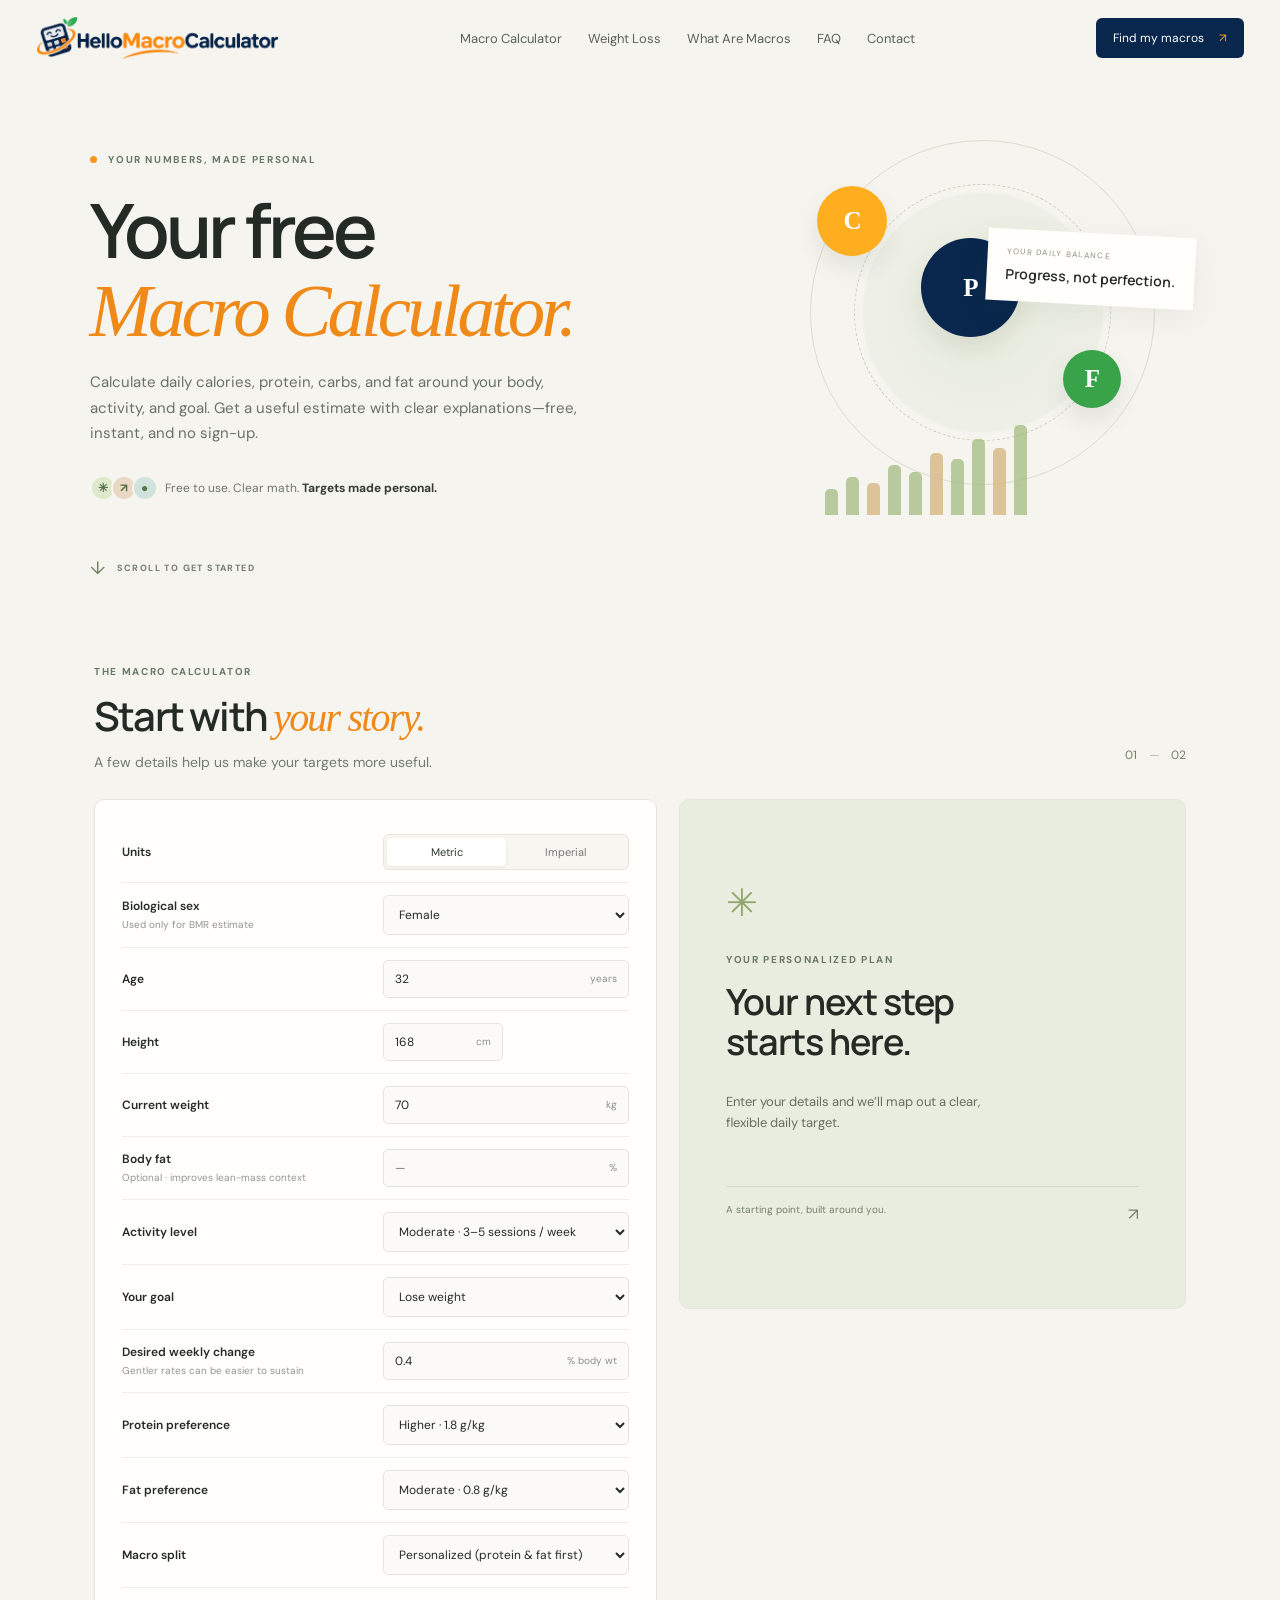
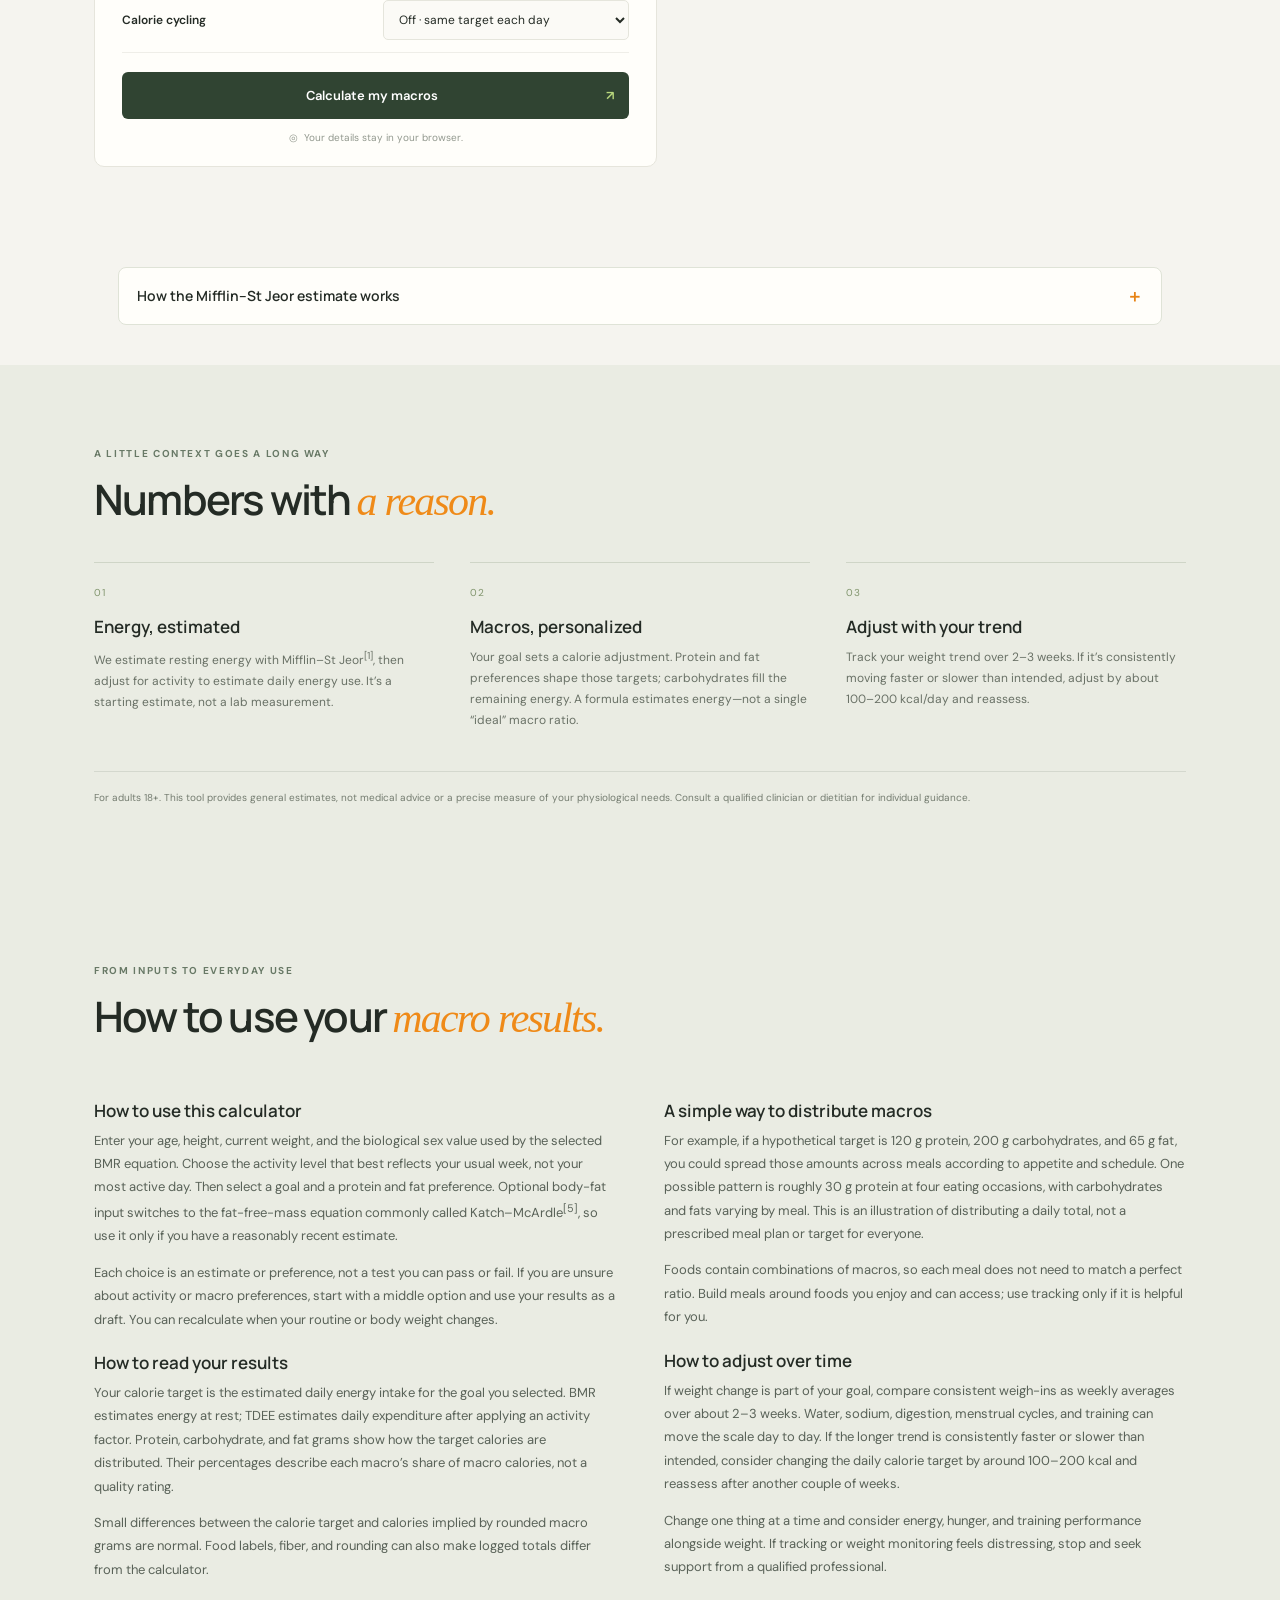
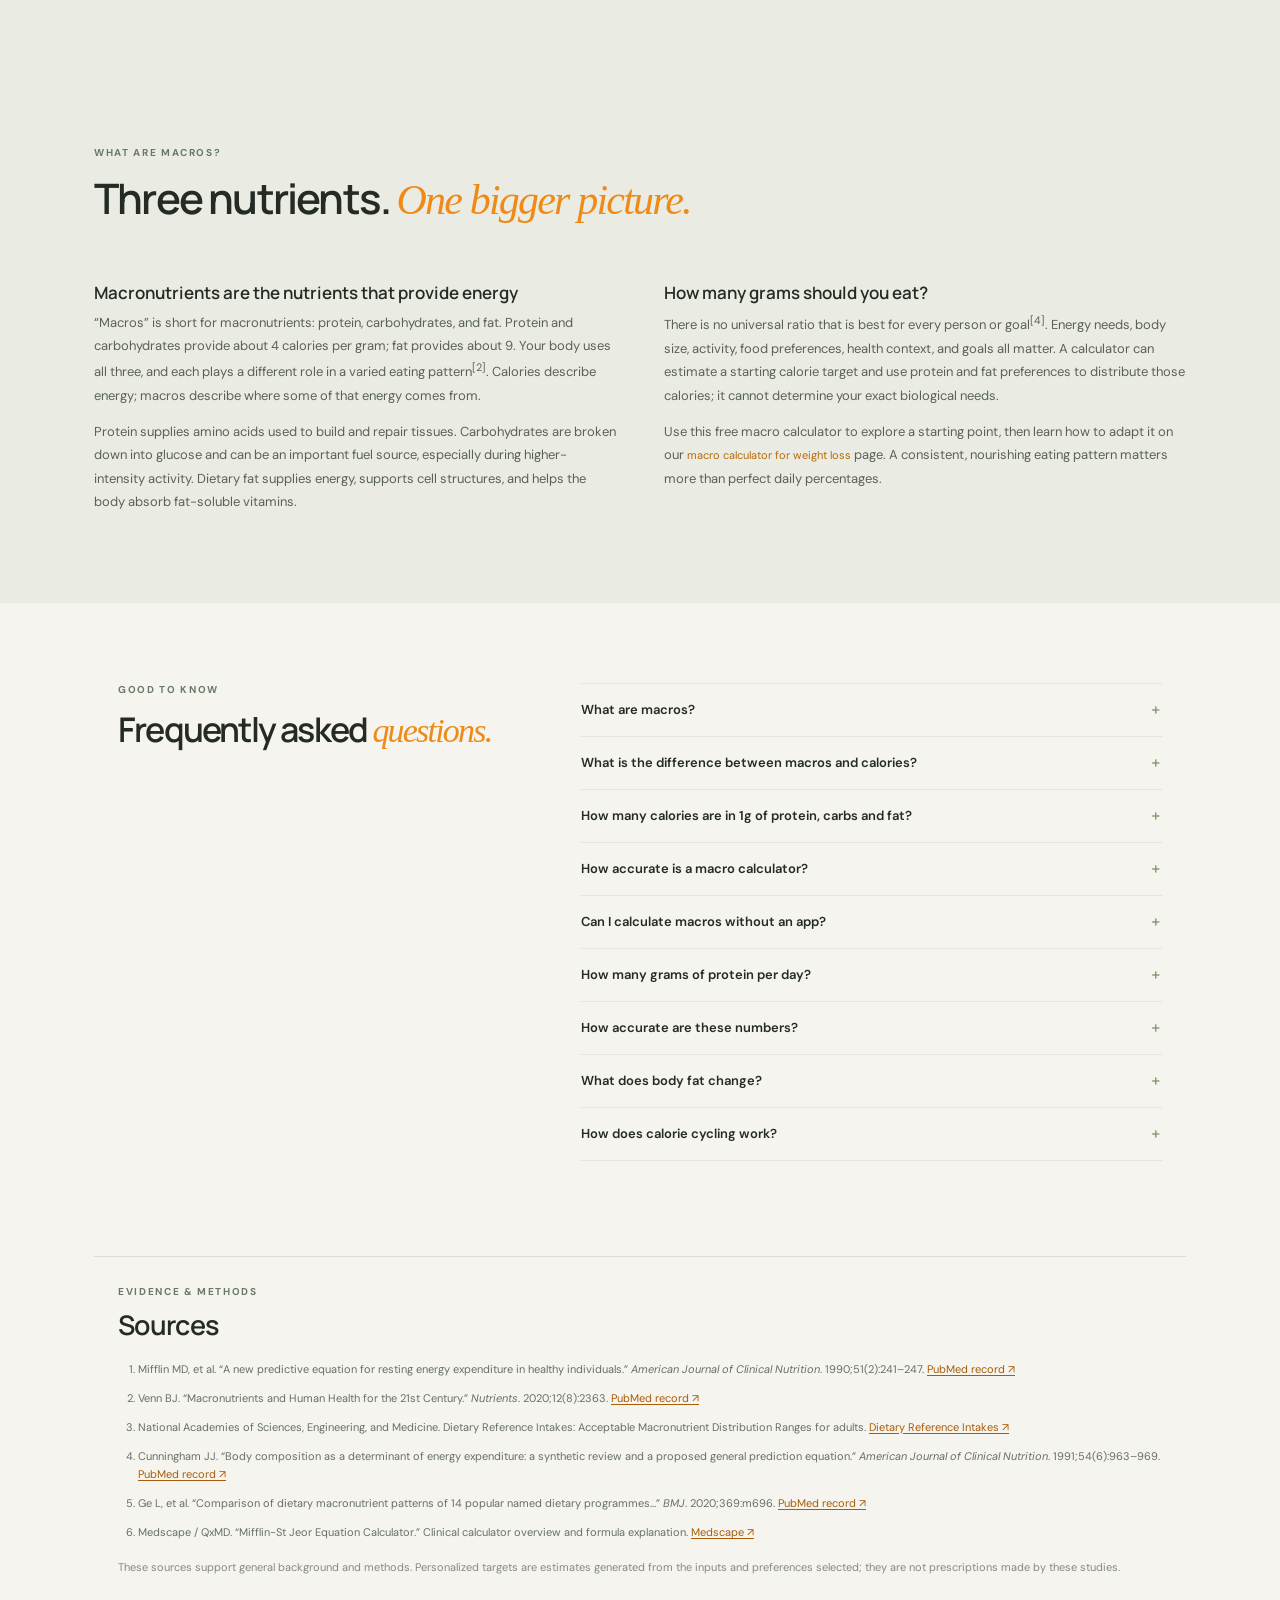
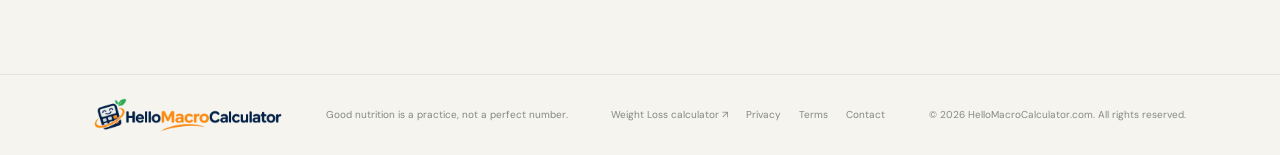
==== index.html @ dafcebf2 "Add files via upload" ====
<!doctype html>
<html lang="en">
<head>
<meta charset="utf-8"><meta name="viewport" content="width=device-width, initial-scale=1"><meta name="theme-color" content="#f5f4ef"><meta name="description" content="Free macro calculator to estimate daily calories, protein, carbohydrates, and fat. Understand what macros are and personalize targets for your goals."><title>Macro Calculator | HelloMacroCalculator</title><link rel="icon" type="image/png" href="MacroCalculator%20favicon.png"><link rel="apple-touch-icon" href="MacroCalculator%20favicon.png">
<link rel="preconnect" href="https://fonts.googleapis.com"><link rel="preconnect" href="https://fonts.gstatic.com" crossorigin><link href="https://fonts.googleapis.com/css2?family=DM+Sans:wght@400;500;600;700&family=Manrope:wght@400;500;600;700;800&display=swap" rel="stylesheet"><link rel="stylesheet" href="style.css">
</head>
<body>
<header class="top"><a class="brand" href="index.html"><img class="brand-logo" src="HelloMacroCalculator-Logo.png" alt="HelloMacroCalculator" width="2033" height="368"></a><nav><a href="#calculator">Macro Calculator</a><a href="weight-loss.html">Weight Loss</a><a href="#what-are-macros">What Are Macros</a><a href="#faq">FAQ</a><a href="Contact.html">Contact</a></nav><a class="top-cta" href="#calculator">Find my macros <span>↗</span></a></header>
<main>
<section class="hero"><div class="eyebrow"><i></i> YOUR NUMBERS, MADE PERSONAL</div><h1>Your free<br><em>Macro Calculator.</em></h1><p>Calculate daily calories, protein, carbs, and fat around your body, activity, and goal. Get a useful estimate with clear explanations—free, instant, and no sign-up.</p><div class="proof"><span class="avatar-stack"><b>✳</b><b>↗</b><b>●</b></span><span>Free to use. Clear math. <strong>Targets made personal.</strong></span></div><a class="scroll" href="#calculator">↓ <span>SCROLL TO GET STARTED</span></a><div class="hero-art"><div class="orbit"></div><div class="orb orb1">P</div><div class="orb orb2">C</div><div class="orb orb3">F</div><div class="hero-note"><span>YOUR DAILY BALANCE</span><b>Progress, not perfection.</b></div><div class="mini-chart"><span style="height:29%"></span><span style="height:42%"></span><span style="height:36%"></span><span style="height:56%"></span><span style="height:48%"></span><span style="height:69%"></span><span style="height:62%"></span><span style="height:84%"></span><span style="height:75%"></span><span style="height:100%"></span></div></div></section>
<section class="workspace" id="calculator"><div class="section-heading"><div><div class="eyebrow">THE MACRO CALCULATOR</div><h2>Start with <em>your story.</em></h2><p>A few details help us make your targets more useful.</p></div><span class="step">01 <i>—</i> 02</span></div><div class="grid"><form id="form" class="panel inputs" novalidate>
<div class="field-row"><label>Units</label><div class="seg"><button type="button" class="active" data-units="metric">Metric</button><button type="button" data-units="imperial">Imperial</button></div></div>
<div class="field-row"><label for="sex">Biological sex <small>Used only for BMR estimate</small></label><select id="sex"><option value="female">Female</option><option value="male">Male</option></select></div>
<div class="field-row"><label for="age">Age</label><div class="unit-input"><input id="age" type="number" min="18" max="100" value="32" required><span>years</span></div></div>
<div class="field-row"><label>Height</label><div class="unit-pair"><div class="unit-input"><input id="height" type="number" min="120" max="230" step="1" value="168" required><span id="heightUnit">cm</span></div><div class="unit-input imperial-only"><input id="inches" type="number" min="0" max="11" value="0"><span>in</span></div></div></div>
<div class="field-row"><label for="weight">Current weight</label><div class="unit-input"><input id="weight" type="number" min="35" max="300" value="70" step="0.1" required><span id="weightUnit">kg</span></div></div>
<div class="field-row"><label for="bf">Body fat <small>Optional · improves lean-mass context</small></label><div class="unit-input"><input id="bf" type="number" min="3" max="65" placeholder="—" step="0.1"><span>%</span></div></div>
<div class="field-row"><label for="activity">Activity level</label><select id="activity"><option value="1.2">Mostly sitting · little planned exercise</option><option value="1.375">Light · 1–3 sessions / week</option><option value="1.55" selected>Moderate · 3–5 sessions / week</option><option value="1.725">High · 6–7 sessions / week</option><option value="1.9">Very high · physical job + training</option></select></div>
<div class="field-row"><label for="goal">Your goal</label><select id="goal"><option value="maintain">Maintain weight</option><option value="lose" selected>Lose weight</option><option value="gain">Gain weight</option></select></div>
<div class="field-row" id="rateRow"><label for="rate">Desired weekly change <small>Gentler rates can be easier to sustain</small></label><div class="unit-input"><input id="rate" type="number" min="0.1" max="1" step="0.1" value="0.4"><span id="rateUnit">% body wt</span></div></div>
<div class="field-row"><label for="protein">Protein preference</label><select id="protein"><option value="1.4">Balanced · 1.4 g/kg</option><option value="1.8" selected>Higher · 1.8 g/kg</option><option value="2.2">High · 2.2 g/kg</option></select></div>
<div class="field-row"><label for="fat">Fat preference</label><select id="fat"><option value="0.6">Lower · 0.6 g/kg</option><option value="0.8" selected>Moderate · 0.8 g/kg</option><option value="1">Higher · 1.0 g/kg</option></select></div>
<div class="field-row"><label for="ratio">Macro split</label><select id="ratio"><option value="auto" selected>Personalized (protein & fat first)</option><option value="custom">Set custom ratio</option></select></div><div class="custom-ratio hidden" id="custom"><label>Protein <input id="rp" type="number" value="30" min="10" max="60"></label><label>Carbs <input id="rc" type="number" value="40" min="10" max="70"></label><label>Fat <input id="rf" type="number" value="30" min="10" max="60"></label><small>Percentages must add up to 100.</small></div>
<div class="field-row"><label for="cycle">Calorie cycling</label><select id="cycle"><option value="off" selected>Off · same target each day</option><option value="on">On · training and rest days</option></select></div><div class="cycle-fields hidden" id="cycleFields"><label>Training days / week <input id="days" type="number" min="1" max="6" value="4"></label><label>Training-day calories <input id="trainingCal" type="number" min="0" placeholder="Auto" step="25"> <small>Optional override; weekly average stays on target.</small></label></div>
<button class="primary" type="submit">Calculate my macros <span>↗</span></button><div class="privacy">◎ &nbsp;Your details stay in your browser.</div></form>
<section class="panel results" id="results" aria-live="polite"><div class="result-empty"><div class="spark">✳</div><span class="eyebrow">YOUR PERSONALIZED PLAN</span><h3>Your next step<br>starts here.</h3><p>Enter your details and we’ll map out a clear, flexible daily target.</p><div class="empty-line"></div><div class="empty-foot">A starting point, built around you. <span>↗</span></div></div><div class="result-content hidden" id="resultContent"></div></section></div></section>
<section class="method-note" id="mifflin-method"><details><summary>How the Mifflin–St Jeor estimate works <span>＋</span></summary><div class="method-content"><p><b>1. Estimate resting energy (RMR).</b> The calculator uses your age, height, weight, and selected sex value in the Mifflin–St Jeor equation<sup><a href="#ref-mifflin">[1]</a></sup>:</p><ul><li>Female equation: RMR = (10 × weight in kg) + (6.25 × height in cm) − (5 × age) − 161</li><li>Male equation: RMR = (10 × weight in kg) + (6.25 × height in cm) − (5 × age) + 5</li></ul><p>RMR is an estimate of energy used at rest; it is not your total daily calorie target.</p><p><b>2. Estimate daily expenditure (TDEE).</b> We multiply estimated RMR by the activity factor you select: sedentary 1.2; light 1.375; moderate 1.55; high 1.725; very high 1.9. These are practical estimation factors, not direct measurements of your activity.</p><p><b>3. Apply your goal.</b> The calculator adjusts estimated TDEE for your selected goal and pace, then distributes calories across protein, fat, and carbohydrates based on your chosen preferences. For more clinical background, see <a href="https://reference.medscape.com/calculator/846/mifflin-st-jeor-equation" target="_blank" rel="noopener noreferrer">Medscape’s Mifflin–St Jeor calculator explanation</a><sup><a href="#ref-medscape">[6]</a></sup>.</p><p>Predictive equations can differ from measured energy expenditure. Use the result as a starting estimate, not an exact measurement or medical prescription.</p></div></details></section><section class="how" id="how"><div class="eyebrow">A LITTLE CONTEXT GOES A LONG WAY</div><h2>Numbers with <em>a reason.</em></h2><div class="how-grid"><article><span>01</span><h3>Energy, estimated</h3><p>We estimate resting energy with Mifflin–St Jeor<sup><a href="#ref-mifflin">[1]</a></sup>, then adjust for activity to estimate daily energy use. It’s a starting estimate, not a lab measurement.</p></article><article><span>02</span><h3>Macros, personalized</h3><p>Your goal sets a calorie adjustment. Protein and fat preferences shape those targets; carbohydrates fill the remaining energy. A formula estimates energy—not a single “ideal” macro ratio.</p></article><article><span>03</span><h3>Adjust with your trend</h3><p>Track your weight trend over 2–3 weeks. If it’s consistently moving faster or slower than intended, adjust by about 100–200 kcal/day and reassess.</p></article></div><div class="disclaimer">For adults 18+. This tool provides general estimates, not medical advice or a precise measure of your physiological needs. Consult a qualified clinician or dietitian for individual guidance.</div></section>
<section class="how article" id="using-your-results"><div class="eyebrow">FROM INPUTS TO EVERYDAY USE</div><h2>How to use your <em>macro results.</em></h2><div class="article-columns"><div><h3>How to use this calculator</h3><p>Enter your age, height, current weight, and the biological sex value used by the selected BMR equation. Choose the activity level that best reflects your usual week, not your most active day. Then select a goal and a protein and fat preference. Optional body-fat input switches to the fat-free-mass equation commonly called Katch–McArdle<sup><a href="#ref-cunningham">[5]</a></sup>, so use it only if you have a reasonably recent estimate.</p><p>Each choice is an estimate or preference, not a test you can pass or fail. If you are unsure about activity or macro preferences, start with a middle option and use your results as a draft. You can recalculate when your routine or body weight changes.</p><h3>How to read your results</h3><p>Your calorie target is the estimated daily energy intake for the goal you selected. BMR estimates energy at rest; TDEE estimates daily expenditure after applying an activity factor. Protein, carbohydrate, and fat grams show how the target calories are distributed. Their percentages describe each macro’s share of macro calories, not a quality rating.</p><p>Small differences between the calorie target and calories implied by rounded macro grams are normal. Food labels, fiber, and rounding can also make logged totals differ from the calculator.</p></div><div><h3>A simple way to distribute macros</h3><p>For example, if a hypothetical target is 120 g protein, 200 g carbohydrates, and 65 g fat, you could spread those amounts across meals according to appetite and schedule. One possible pattern is roughly 30 g protein at four eating occasions, with carbohydrates and fats varying by meal. This is an illustration of distributing a daily total, not a prescribed meal plan or target for everyone.</p><p>Foods contain combinations of macros, so each meal does not need to match a perfect ratio. Build meals around foods you enjoy and can access; use tracking only if it is helpful for you.</p><h3>How to adjust over time</h3><p>If weight change is part of your goal, compare consistent weigh-ins as weekly averages over about 2–3 weeks. Water, sodium, digestion, menstrual cycles, and training can move the scale day to day. If the longer trend is consistently faster or slower than intended, consider changing the daily calorie target by around 100–200 kcal and reassess after another couple of weeks.</p><p>Change one thing at a time and consider energy, hunger, and training performance alongside weight. If tracking or weight monitoring feels distressing, stop and seek support from a qualified professional.</p></div></div></section>
<section class="how article" id="what-are-macros"><div class="eyebrow">WHAT ARE MACROS?</div><h2>Three nutrients. <em>One bigger picture.</em></h2><div class="article-columns"><div><h3>Macronutrients are the nutrients that provide energy</h3><p>“Macros” is short for macronutrients: protein, carbohydrates, and fat. Protein and carbohydrates provide about 4 calories per gram; fat provides about 9. Your body uses all three, and each plays a different role in a varied eating pattern<sup><a href="#ref-venn">[2]</a></sup>. Calories describe energy; macros describe where some of that energy comes from.</p><p>Protein supplies amino acids used to build and repair tissues. Carbohydrates are broken down into glucose and can be an important fuel source, especially during higher-intensity activity. Dietary fat supplies energy, supports cell structures, and helps the body absorb fat-soluble vitamins.</p></div><div><h3>How many grams should you eat?</h3><p>There is no universal ratio that is best for every person or goal<sup><a href="#ref-diets">[4]</a></sup>. Energy needs, body size, activity, food preferences, health context, and goals all matter. A calculator can estimate a starting calorie target and use protein and fat preferences to distribute those calories; it cannot determine your exact biological needs.</p><p>Use this free macro calculator to explore a starting point, then learn how to adapt it on our <a class="inline-link" href="weight-loss.html">macro calculator for weight loss</a> page. A consistent, nourishing eating pattern matters more than perfect daily percentages.</p></div></div></section><section class="faq" id="faq"><div><div class="eyebrow">GOOD TO KNOW</div><h2>Frequently asked <em>questions.</em></h2></div><div><details><summary>What are macros?<span>＋</span></summary><p>Macros are protein, carbohydrates, and fat—the macronutrients that provide energy and support different functions in the body. They complement, rather than replace, attention to overall food quality and health.</p></details><details><summary>What is the difference between macros and calories?<span>＋</span></summary><p>Calories measure energy. Macros describe the protein, carbohydrate, and fat that contribute that energy. Protein and carbs have about 4 kcal per gram; fat has about 9 kcal per gram.</p></details><details><summary>How many calories are in 1g of protein, carbs and fat?<span>＋</span></summary><p>Protein has about 4 kcal per gram, carbohydrates about 4 kcal per gram, and fat about 9 kcal per gram.</p></details><details><summary>How accurate is a macro calculator?<span>＋</span></summary><p>It provides estimates from equations and the information you enter. Real energy needs vary. Treat results as a starting point, compare trends over time, and adjust modestly as needed.</p></details><details><summary>Can I calculate macros without an app?<span>＋</span></summary><p>Yes. This calculator runs in your browser and shows your estimates without an account or tracking app. You can copy, print, or share the result.</p></details><details><summary>How many grams of protein per day?<span>＋</span></summary><p>Protein needs vary with body size, activity, goals, and health context. This tool lets you select a grams-per-kilogram preference to explore a general target; seek individualized guidance where appropriate.</p></details><details><summary>How accurate are these numbers?<span>＋</span></summary><p>They are estimates based on equations and the details you provide. Real energy needs vary; use your weight trend, hunger, energy, and performance to refine a starting target.</p></details><details><summary>What does body fat change?<span>＋</span></summary><p>Body fat is optional context. This version uses body weight for macro preferences; it does not claim that a body-fat estimate makes calorie targets exact.</p></details><details><summary>How does calorie cycling work?<span>＋</span></summary><p>It redistributes the weekly calorie budget across training and rest days. The weekly average remains your daily target.</p></details></section>
<section class="sources" id="sources"><div class="eyebrow">EVIDENCE &amp; METHODS</div><h2>Sources</h2><ol><li id="ref-mifflin">Mifflin MD, et al. “A new predictive equation for resting energy expenditure in healthy individuals.” <em>American Journal of Clinical Nutrition</em>. 1990;51(2):241–247. <a href="https://pubmed.ncbi.nlm.nih.gov/2305711/" target="_blank" rel="noopener noreferrer">PubMed record ↗</a></li><li id="ref-venn">Venn BJ. “Macronutrients and Human Health for the 21st Century.” <em>Nutrients</em>. 2020;12(8):2363. <a href="https://pubmed.ncbi.nlm.nih.gov/32784664/" target="_blank" rel="noopener noreferrer">PubMed record ↗</a></li><li id="ref-amdr">National Academies of Sciences, Engineering, and Medicine. Dietary Reference Intakes: Acceptable Macronutrient Distribution Ranges for adults. <a href="https://nap.nationalacademies.org/catalog/10490/dietary-reference-intakes-for-energy-carbohydrate-fiber-fat-fatty-acids-cholesterol-protein-and-amino-acids" target="_blank" rel="noopener noreferrer">Dietary Reference Intakes ↗</a></li><li id="ref-cunningham">Cunningham JJ. “Body composition as a determinant of energy expenditure: a synthetic review and a proposed general prediction equation.” <em>American Journal of Clinical Nutrition</em>. 1991;54(6):963–969. <a href="https://pubmed.ncbi.nlm.nih.gov/1957828/" target="_blank" rel="noopener noreferrer">PubMed record ↗</a></li><li id="ref-diets">Ge L, et al. “Comparison of dietary macronutrient patterns of 14 popular named dietary programmes...” <em>BMJ</em>. 2020;369:m696. <a href="https://pubmed.ncbi.nlm.nih.gov/32238384/" target="_blank" rel="noopener noreferrer">PubMed record ↗</a><li id="ref-medscape">Medscape / QxMD. “Mifflin-St Jeor Equation Calculator.” Clinical calculator overview and formula explanation. <a href="https://reference.medscape.com/calculator/846/mifflin-st-jeor-equation" target="_blank" rel="noopener noreferrer">Medscape ↗</a></li></ol><p class="sources-note">These sources support general background and methods. Personalized targets are estimates generated from the inputs and preferences selected; they are not prescriptions made by these studies.</p></section></main><footer><a class="brand" href="index.html"><img class="brand-logo" src="HelloMacroCalculator-Logo.png" alt="HelloMacroCalculator" width="2033" height="368"></a><span>Good nutrition is a practice, not a perfect number.</span><div class="footer-links"><a href="weight-loss.html">Weight Loss calculator ↗</a><a href="Privacy.html">Privacy</a><a href="terms.html">Terms</a><a href="Contact.html">Contact</a></div><span class="copyright">© 2026 HelloMacroCalculator.com. All rights reserved.</span></footer><script src="app.js"></script></body></html>
---- style.css ----
:root{--ink:#242b25;--muted:#727a72;--paper:#f5f4ef;--white:#fffefa;--green:#b8d77d;--dark:#304432;--line:#e6e5dc;--serif:Georgia,'Times New Roman',serif}*{box-sizing:border-box}html{scroll-behavior:smooth}body{margin:0;background:var(--paper);color:var(--ink);font-family:'DM Sans',sans-serif}a{color:inherit;text-decoration:none}.top{height:76px;max-width:1280px;margin:auto;padding:0 36px;display:flex;align-items:center;justify-content:space-between}.brand{font:800 19px Manrope,sans-serif;letter-spacing:-1px;display:flex;align-items:center;gap:7px}.brandmark{width:27px;height:27px;border-radius:9px;background:#d7e8b8;color:#42603a;display:grid;place-items:center;font:800 19px Georgia}.light{color:#9eaa97}.top nav{display:flex;gap:36px;color:#59635a;font-size:13px}.top-cta{background:var(--dark);color:white;border-radius:6px;padding:12px 17px;font-size:12px}.top-cta span{margin-left:12px;color:var(--green)}.hero{max-width:1280px;margin:0 auto;min-height:510px;padding:77px 7% 38px;position:relative;overflow:hidden}.eyebrow{font-size:10px;letter-spacing:1.65px;font-weight:700;color:#687966}.eyebrow i{display:inline-block;width:7px;height:7px;background:#8cae5f;border-radius:50%;margin-right:8px}.hero h1{font:600 clamp(48px,6vw,75px)/1.04 Manrope,sans-serif;letter-spacing:-4px;margin:25px 0 20px;max-width:670px}.hero h1 em,h2 em{font-family:var(--serif);font-weight:400;color:#789354}.hero>p{max-width:500px;line-height:1.7;font-size:15px;color:#697169;margin:0}.proof{display:flex;align-items:center;gap:12px;margin-top:28px;font-size:12px;color:#6e756d}.proof strong{color:#343b33}.avatar-stack{display:flex}.avatar-stack b{width:26px;height:26px;border-radius:50%;background:#dee8ca;border:2px solid var(--paper);display:grid;place-items:center;margin-right:-5px;color:#59724c}.avatar-stack b:nth-child(2){background:#e9d8c3}.avatar-stack b:nth-child(3){background:#d0e2dc}.scroll{display:inline-flex;gap:12px;align-items:center;margin-top:55px;color:#71815f;font-size:18px}.scroll span{font:700 9px 'DM Sans';letter-spacing:1.4px;color:#737c70}.hero-art{position:absolute;width:460px;height:390px;right:7%;top:63px}.orbit{position:absolute;width:345px;height:345px;right:35px;top:1px;border:1px solid #daddce;border-radius:50%;background:radial-gradient(circle,#e8ebdd 0%,#eef0e7 49%,transparent 50%)}.orbit:after{content:'';position:absolute;inset:43px;border:1px dashed #c8d1b8;border-radius:50%}.orb{position:absolute;border-radius:50%;display:grid;place-items:center;font:600 25px Georgia;box-shadow:0 12px 25px #3845321a}.orb1{width:99px;height:99px;background:#799461;color:white;top:99px;left:191px}.orb2{width:70px;height:70px;background:#edc97f;color:#615333;top:47px;left:87px}.orb3{width:58px;height:58px;background:#d78c66;color:white;top:211px;left:333px}.hero-note{position:absolute;right:-5px;top:94px;background:#fffefa;padding:17px 19px;box-shadow:0 8px 30px #34432a12;transform:rotate(3deg)}.hero-note span{font-size:8px;letter-spacing:1.3px;color:#89917e;display:block;margin-bottom:7px}.hero-note b{font:600 14px Georgia}.mini-chart{position:absolute;bottom:14px;left:95px;height:90px;display:flex;align-items:end;gap:8px}.mini-chart span{width:13px;background:#a9bf88;border-radius:5px 5px 0 0;opacity:.8}.mini-chart span:nth-child(3n){background:#d6b782}.workspace{max-width:1140px;margin:47px auto 100px;padding:0 24px}.section-heading{display:flex;align-items:end;justify-content:space-between;margin-bottom:28px}.section-heading h2,.how h2,.faq h2{font:600 40px Manrope;letter-spacing:-1.8px;margin:10px 0}.section-heading p{margin:0;color:var(--muted);font-size:14px}.step{font-size:12px;color:#728262;margin-bottom:8px}.step i{color:#b4bcab;margin:0 9px}.grid{display:grid;grid-template-columns:1fr .9fr;gap:22px;align-items:start}.panel{border:1px solid var(--line);background:var(--white);border-radius:10px}.inputs{padding:22px 27px}.field-row{display:grid;grid-template-columns:1fr 1fr;align-items:center;gap:15px;border-bottom:1px solid #efeee8;padding:12px 0}.field-row>label{font-size:12px;font-weight:600}.field-row small{display:block;font-size:10px;font-weight:400;color:#92978f;margin-top:4px}.field-row input,.field-row select,.cycle-fields input,.custom-ratio input{font:12px 'DM Sans';color:var(--ink);background:#fbfaf6;border:1px solid #e5e5dc;border-radius:5px;padding:10px 11px;width:100%;outline-color:#95ae77}.unit-input{display:flex;align-items:center;background:#fbfaf6;border:1px solid #e5e5dc;border-radius:5px;padding-right:11px}.unit-input input{border:none;background:transparent;min-width:0}.unit-input span{font-size:10px;color:#8a9188;white-space:nowrap}.unit-pair{display:grid;grid-template-columns:1fr 1fr;gap:7px}.seg{display:flex;border:1px solid var(--line);padding:3px;border-radius:6px;background:#f7f6f1}.seg button{flex:1;border:0;background:none;padding:7px 8px;color:#777;font:11px 'DM Sans';border-radius:4px;cursor:pointer}.seg button.active{background:#fff;box-shadow:0 1px 4px #0001;color:#2d3b2c}.imperial-only{display:none}.custom-ratio,.cycle-fields{padding:11px 0;display:flex;gap:9px;align-items:end}.custom-ratio label,.cycle-fields label{flex:1;font-size:10px;color:#70796d}.custom-ratio input,.cycle-fields input{display:block;margin-top:5px}.custom-ratio small{font-size:10px;color:#b2614d;align-self:center}.hidden{display:none!important}.primary{margin-top:19px;border:0;background:var(--dark);color:white;width:100%;padding:15px;border-radius:6px;font:600 13px 'DM Sans';cursor:pointer}.primary span{float:right;color:var(--green)}.primary:hover,.top-cta:hover{background:#456048}.privacy{text-align:center;margin-top:12px;font-size:10px;color:#92988e}.results{background:#e9eddf;min-height:510px;padding:32px;position:sticky;top:20px;overflow:hidden}.result-empty{min-height:440px;display:flex;flex-direction:column;align-items:flex-start;justify-content:center;padding:14px}.spark{font-size:38px;color:#91a76e;margin-bottom:25px}.result-empty h3{font:600 36px/1.1 Manrope;letter-spacing:-1px;margin:16px 0}.result-empty p{font-size:13px;line-height:1.65;color:#66705f;max-width:280px}.empty-line{width:100%;height:1px;background:#d3dac9;margin-top:39px}.empty-foot{width:100%;display:flex;justify-content:space-between;margin-top:16px;font-size:10px;color:#75806b}.empty-foot span{font-size:17px}.result-content .eyebrow{color:#637455}.result-title{font:600 12px 'DM Sans';letter-spacing:.5px;margin:8px 0 3px}.total{font:700 44px Manrope;letter-spacing:-2px}.total span{font:500 13px 'DM Sans';letter-spacing:0;color:#6e7867}.result-sub{font-size:11px;color:#727b6c;margin:2px 0 21px}.macro-list{display:grid;gap:9px}.macro-card{background:#fffefa;border:1px solid #e3e8d9;border-radius:7px;padding:13px 15px}.macro-top{display:flex;justify-content:space-between;align-items:center}.macro-top strong{font:700 24px Manrope;letter-spacing:-1px}.macro-top small{font-size:11px;color:#7b8378}.macro-name{font-size:11px;font-weight:700;margin-top:3px}.bar{height:4px;background:#edf0e7;margin-top:11px;border-radius:4px;overflow:hidden}.bar i{display:block;height:100%;background:#77925f;border-radius:4px}.macro-card:nth-child(2) .bar i{background:#d6ae64}.macro-card:nth-child(3) .bar i{background:#ce8763}.result-meta{display:grid;grid-template-columns:repeat(2,1fr);gap:8px;margin-top:12px}.meta-box{background:#f5f6ef;border-radius:5px;padding:9px}.meta-box span{font-size:9px;color:#81897a;display:block}.meta-box b{font-size:14px;display:block;margin-top:4px}.explanation{font-size:11px;line-height:1.55;color:#596450;margin:13px 0 0;background:#dfe6d4;border-radius:5px;padding:12px}.cycle-result{font-size:10px;line-height:1.5;color:#596450;margin-top:10px}.actions{display:flex;gap:7px;margin-top:12px}.actions button{flex:1;background:transparent;border:1px solid #bdc8b2;border-radius:5px;padding:8px 5px;font:10px 'DM Sans';color:#394735;cursor:pointer}.actions button:hover{background:#dce4d1}.disclaimer-mini{font-size:9px;color:#788270;line-height:1.4;margin:11px 0 0}.how{background:#eaece3;padding:82px max(calc((100% - 1092px)/2),36px)}.how h2{font-size:42px;margin-bottom:34px}.how-grid{display:grid;grid-template-columns:repeat(3,1fr);gap:36px}.how-grid article{border-top:1px solid #cfd5c7;padding-top:17px}.how-grid article>span{font-size:10px;color:#81956d;letter-spacing:1px}.how-grid h3{font:600 17px Manrope;margin:14px 0 9px}.how-grid p{font-size:12px;line-height:1.75;color:#697166;margin:0}.disclaimer{margin-top:40px;padding-top:18px;border-top:1px solid #d4d8ce;font-size:10px;line-height:1.6;color:#747c70}.faq{max-width:1092px;margin:80px auto 95px;padding:0 24px;display:grid;grid-template-columns:1fr 1.2fr;column-gap:75px;align-items:start}.faq h2{font-size:34px}.faq details{border-bottom:1px solid var(--line);padding:17px 0}.faq summary{list-style:none;cursor:pointer;font-size:13px;font-weight:600;display:flex;justify-content:space-between}.faq summary::-webkit-details-marker{display:none}.faq summary span{color:#82966e}.faq details p{font-size:12px;line-height:1.7;color:#737b70;max-width:540px}footer{border-top:1px solid var(--line);padding:23px max(calc((100% - 1092px)/2),36px);display:flex;justify-content:space-between;align-items:center;font-size:10px;color:#82897e}footer .brand{color:var(--ink);font-size:16px} @media(max-width:850px){.hero-art{right:-105px;opacity:.45}.hero{padding-left:8%;}.hero>p{max-width:420px}.grid{grid-template-columns:1fr}.results{position:static;min-height:initial}.result-empty{min-height:330px}.how-grid{gap:20px}.faq{column-gap:30px}}@media(max-width:600px){.top{padding:0 18px;height:65px}.top nav{display:none}.top-cta{padding:10px 11px;font-size:10px}.hero{min-height:570px;padding:63px 23px 25px}.hero h1{font-size:51px;letter-spacing:-2.8px}.hero>p{font-size:13px;max-width:365px}.hero-art{width:270px;height:230px;top:auto;bottom:5px;right:-28px;opacity:.66;transform:scale(.72);transform-origin:bottom right}.proof{font-size:10px}.scroll{margin-top:33px}.workspace{padding:0 14px;margin:44px auto 65px}.section-heading h2{font-size:33px}.section-heading p{font-size:12px;max-width:260px}.inputs{padding:15px}.field-row{grid-template-columns:.95fr 1.05fr;gap:9px}.field-row>label{font-size:11px}.results{padding:20px}.how{padding:60px 23px}.how h2{font-size:36px}.how-grid{grid-template-columns:1fr;gap:24px}.faq{display:block;margin:58px auto;padding:0 22px}.faq h2{font-size:31px}footer{padding:20px 18px;gap:14px;flex-wrap:wrap}footer>span{order:3;width:100%}}
.brand{gap:9px;letter-spacing:-.7px;font-size:17px;color:#08264b}.brandmark{width:32px;height:32px;border-radius:10px;background:#09264d;color:#fff;font:800 18px Manrope}.brand-orange{color:#ff941e}.top nav{gap:26px}.top nav a:hover,.nav-current{color:#ef8516!important}.top-cta{background:#09264d}.top-cta:hover{background:#143965}.top-cta span{color:#ffa01f}.hero h1 em,h2 em{color:#ef8a18}.eyebrow i{background:#ff941e}.orb1{background:#09264d}.orb2{background:#ffae20;color:#fff}.orb3{background:#39a34a}.hero-note b{font-family:Manrope}.brand-orange{}.inner-hero{min-height:490px}.hero-button{display:inline-block;width:auto;margin-top:26px;padding:14px 19px}.text-link,.inline-link{font-size:11px;color:#b96808}.text-link:hover,.inline-link:hover{text-decoration:underline}.article{padding-top:76px;padding-bottom:76px}.article-columns{display:grid;grid-template-columns:1fr 1fr;gap:48px}.article-columns h3{font:600 17px Manrope;margin:20px 0 7px}.article-columns p{font-size:13px;line-height:1.8;color:#596258;margin:0 0 13px}.related{max-width:1092px;margin:75px auto;padding:0 24px}.related h2{font:600 36px Manrope;letter-spacing:-1px}.related-grid{display:grid;grid-template-columns:repeat(3,1fr);gap:14px}.related-grid a{background:#fffefa;border:1px solid var(--line);border-radius:7px;padding:19px;display:flex;flex-direction:column;gap:11px}.related-grid a:hover{border-color:#efa13e}.related-grid b{font:600 14px Manrope}.related-grid span{font-size:11px;color:#798174}.faq{grid-template-columns:.8fr 1.2fr}.faq>div:nth-child(2) details:first-child{border-top:1px solid var(--line)}footer .brand{font-size:16px}@media(max-width:850px){.top nav{gap:12px;font-size:11px}.article-columns{gap:22px}}@media(max-width:600px){.top nav{display:none}.brand{font-size:14px}.inner-hero{min-height:560px}.hero-button{font-size:11px}.section-heading{align-items:start;gap:14px;flex-direction:column}.article-columns,.related-grid{grid-template-columns:1fr}.article{padding-top:55px;padding-bottom:55px}.related{margin:55px auto}.related h2{font-size:31px}}
.usage-guide{border-top:1px solid #d4d8ce;margin-top:32px;padding-top:22px}.usage-guide h3{font-size:15px}.usage-guide p{font-size:12px}.article{scroll-margin-top:24px}
@media print{body{background:#fff!important;margin:0!important}.top,footer,.hero,.section-heading,.inputs,.how,.related,.faq{display:none!important}.workspace{max-width:none!important;margin:0!important;padding:0!important}.grid{display:block!important}#results{position:static!important;width:100%!important;min-height:0!important;margin:0!important;padding:20px!important;box-shadow:none!important;border:0!important;background:#fff!important;color:#18221a!important;overflow:visible!important;break-inside:avoid}#resultContent{display:block!important}.actions{display:none!important}.result-content .macro-card,.meta-box{break-inside:avoid}a[href]:after{content:none!important}@page{size:A4;margin:14mm}}
.export-inputs{display:grid;gap:5px;margin:0 0 17px;padding:11px 12px;background:#f4f5ee;border-radius:5px;font-size:10px;color:#66705f}.export-inputs b{font-size:8px;letter-spacing:1.2px;color:#78856b}.export-inputs span{line-height:1.45}@media print{.export-inputs{background:#f4f5ee!important;-webkit-print-color-adjust:exact;print-color-adjust:exact}.result-content .eyebrow{color:#263c24!important}}
.form-error{margin:14px 0 0;padding:9px 11px;border:1px solid #ecd2c6;border-radius:5px;background:#fbeee8;font-size:11px;line-height:1.5;color:#a4523c}
.brand-logo{display:block;height:44px;width:auto}footer .brand-logo{height:34px}@media(max-width:1100px){.brand-logo{height:38px}}@media(max-width:600px){.brand-logo{height:auto;max-width:45vw}footer .brand-logo{height:30px;max-width:40vw}}
.legal{max-width:820px;margin:0 auto;padding:74px 24px 95px}.legal h1{font:600 clamp(38px,5vw,56px)/1.08 Manrope,sans-serif;letter-spacing:-2.4px;margin:16px 0 12px}.legal h1 em{font-family:var(--serif);font-weight:400;font-style:italic;color:#ef8a18;letter-spacing:-1px}.legal-updated{font-size:11px;color:#8a9188;margin:0 0 30px;padding-bottom:18px;border-bottom:1px solid var(--line)}.legal h2{font:600 19px Manrope,sans-serif;letter-spacing:-.3px;margin:32px 0 8px}.legal p{font-size:13px;line-height:1.8;color:#596258;margin:0 0 12px}.footer-links{display:flex;gap:18px}.footer-links a:hover{color:#ef8516}@media(max-width:600px){.legal{padding:52px 22px 70px}.legal h1{font-size:38px}}
.sources{max-width:1092px;margin:0 auto 70px;padding:28px 24px;border-top:1px solid #d9ddd3}.sources h2{font:600 27px Manrope;letter-spacing:-.7px;margin:8px 0 17px}.sources ol{padding-left:20px;margin:0;display:grid;gap:11px}.sources li,.sources-note{font-size:11px;line-height:1.65;color:#667064}.sources a{color:#a85c08;text-decoration:underline;text-underline-offset:2px}.sources sup{font-size:10px;margin-left:2px}.sources-note{margin:16px 0 0;color:#858b80}
.method-note{max-width:1092px;margin:0 auto 40px;padding:0 24px}.method-note details{border:1px solid #dfe3d7;background:#fffefa;border-radius:8px;padding:0 18px}.method-note summary{list-style:none;display:flex;justify-content:space-between;align-items:center;cursor:pointer;padding:16px 0;font:600 14px Manrope}.method-note summary::-webkit-details-marker{display:none}.method-note summary span{color:#e78314;font-size:17px}.method-content{border-top:1px solid #ecece5;padding:11px 0 15px;color:#60695e;font-size:12px;line-height:1.75}.method-content p{margin:8px 0}.method-content ul{padding-left:22px;margin:8px 0}.method-content sup{margin-left:2px}.method-content a{color:#a85c08;text-decoration:underline;text-underline-offset:2px}
.copyright{font-size:10px;color:#858b80;white-space:nowrap}@media(max-width:600px){.copyright{width:100%;order:5;white-space:normal}}
.contact-page{min-height:55vh}.contact-card{margin:28px 0;padding:22px 24px;background:#fffefa;border:1px solid #e6e5dc;border-radius:8px;display:flex;flex-direction:column;gap:10px;max-width:500px}.contact-card span{font-size:10px;letter-spacing:1.4px;color:#78856b;font-weight:700}.contact-card a{font:600 18px Manrope;color:#a85c08;text-decoration:none}.contact-card a:hover{text-decoration:underline}.contact-note{font-size:12px!important;color:#7b8378!important;max-width:620px}
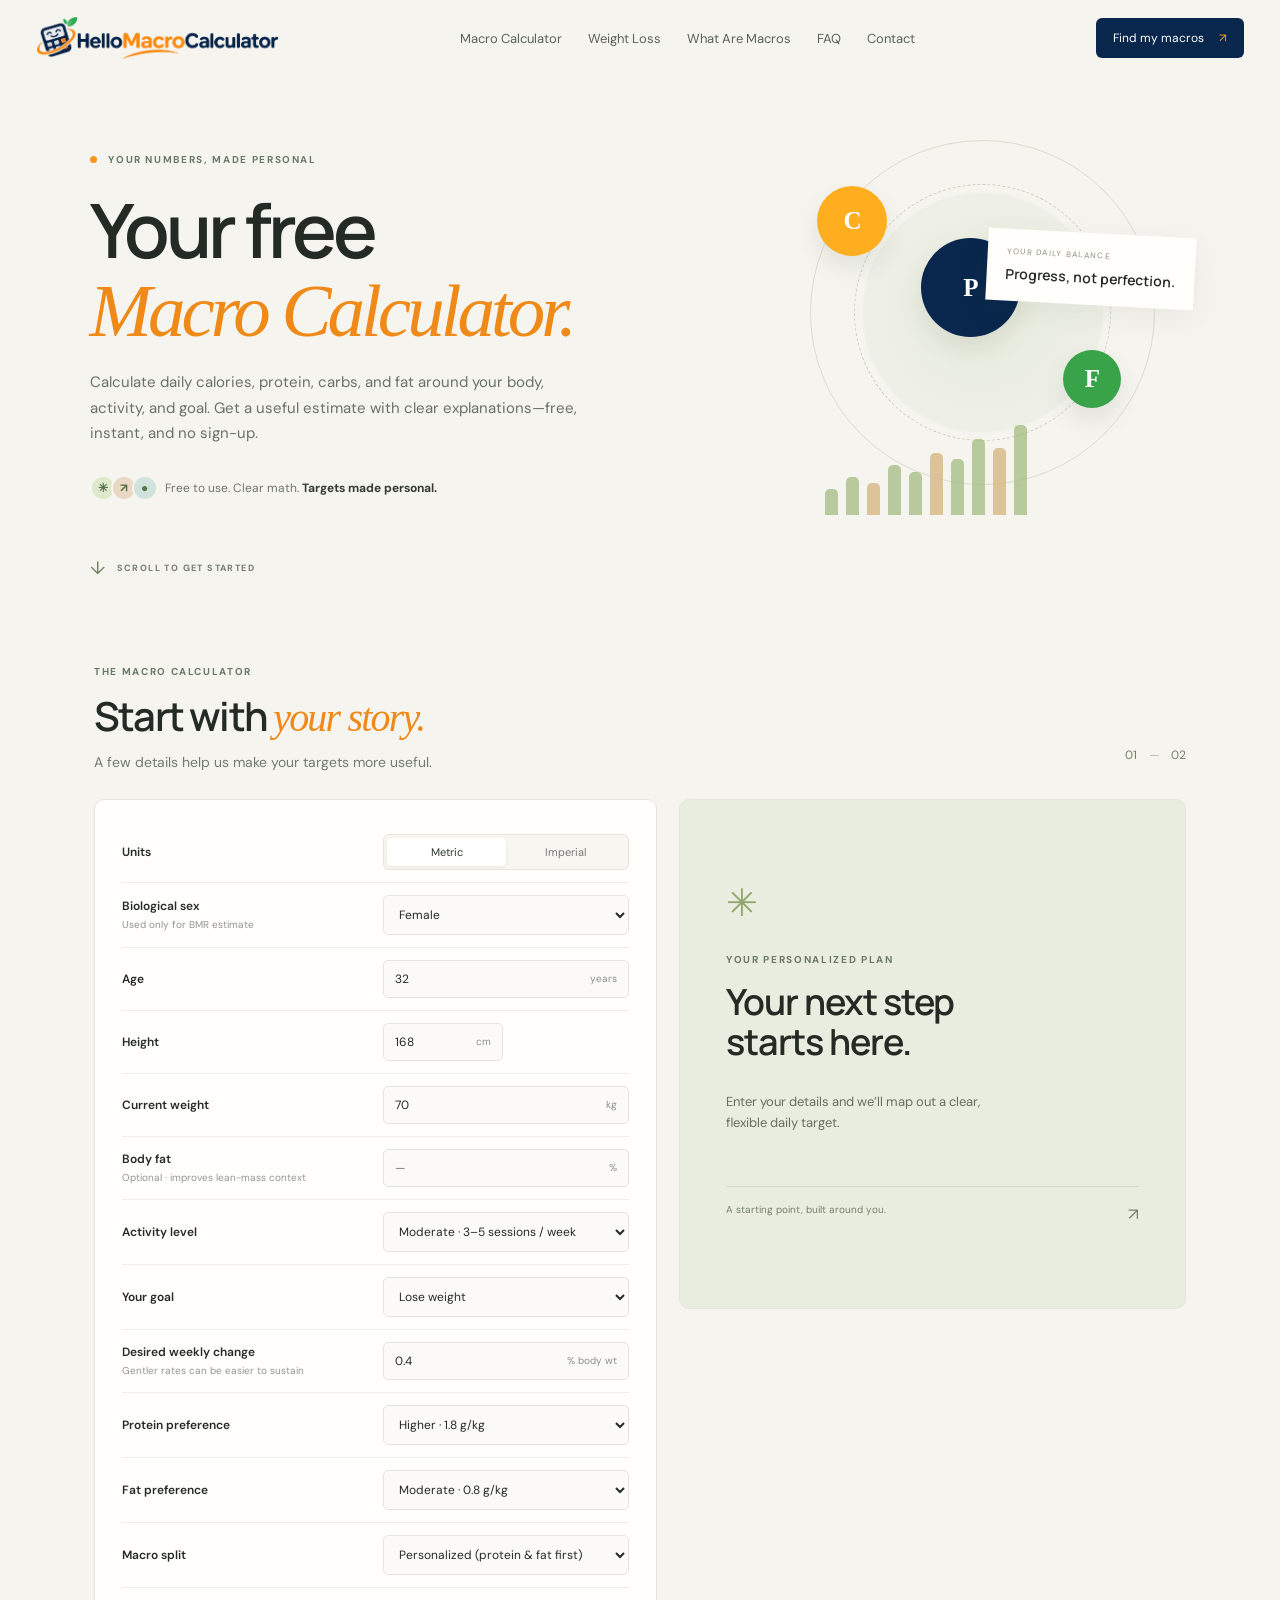
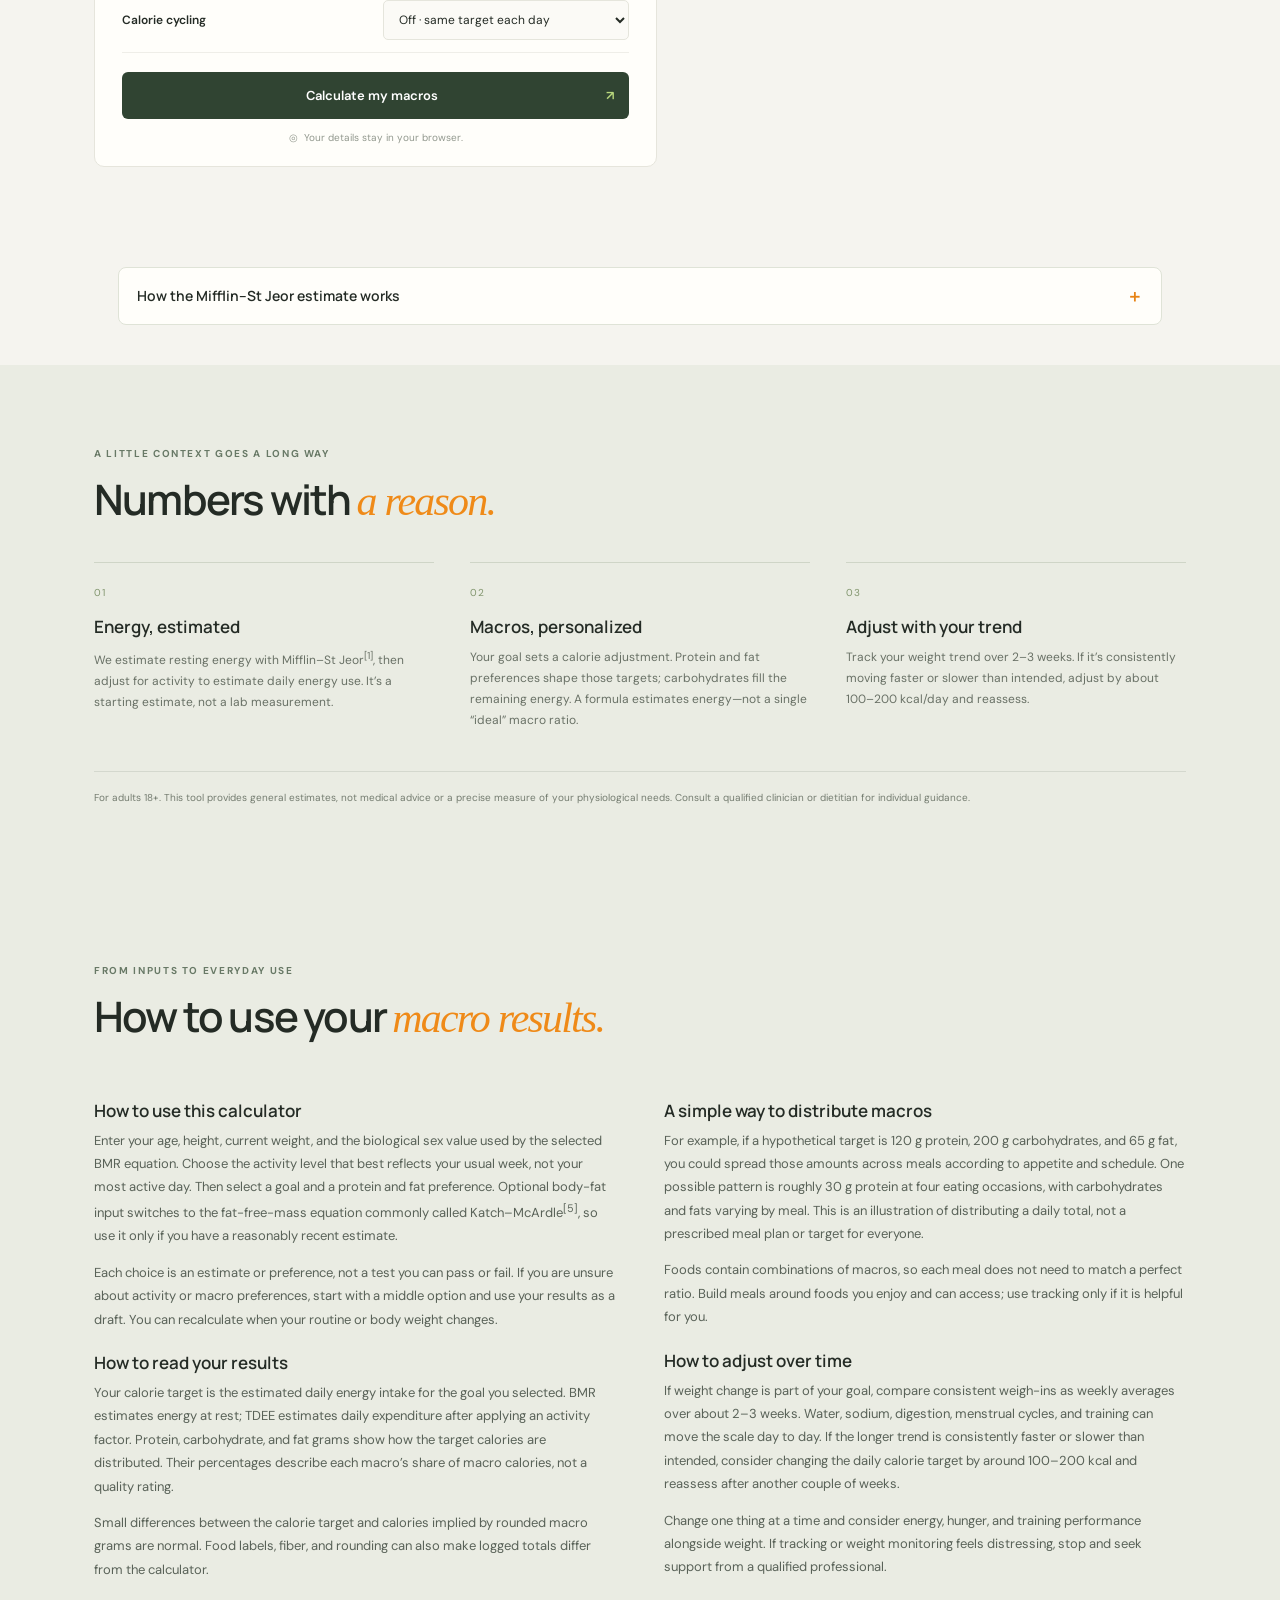
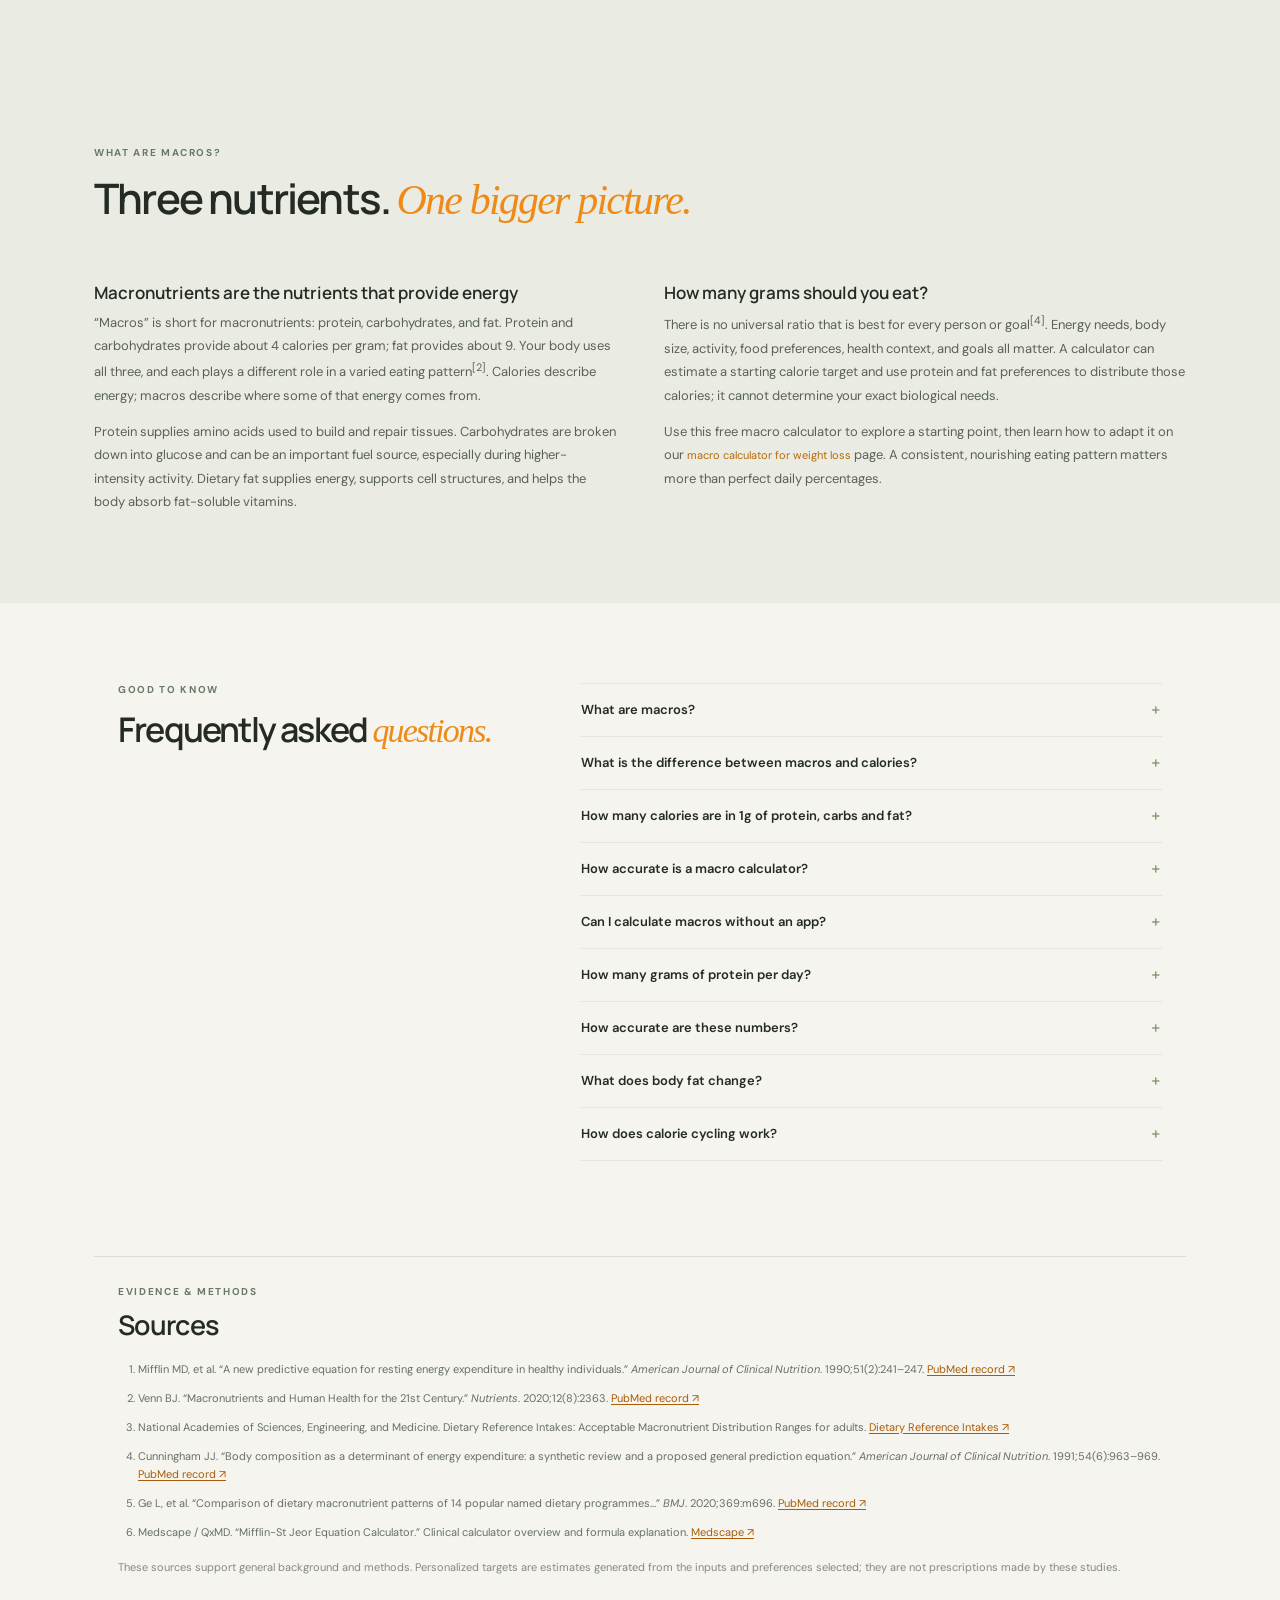
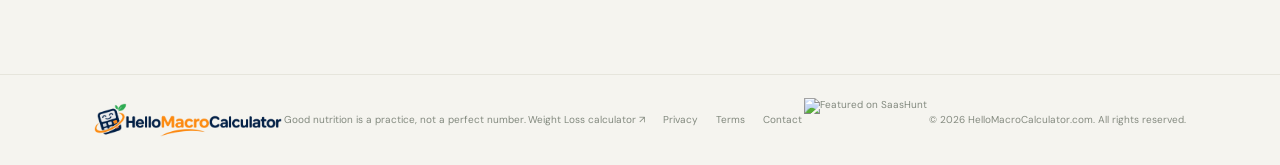
==== commit d525bdc6: "changes on 11.19 index and style" ====
--- a/index.html
+++ b/index.html
@@ -3,7 +3,7 @@
 <head>
 <meta charset="utf-8"><meta name="viewport" content="width=device-width, initial-scale=1"><meta name="theme-color" content="#f5f4ef"><meta name="description" content="Free macro calculator to estimate daily calories, protein, carbohydrates, and fat. Understand what macros are and personalize targets for your goals."><title>Macro Calculator | HelloMacroCalculator</title><link rel="icon" type="image/png" href="MacroCalculator%20favicon.png"><link rel="apple-touch-icon" href="MacroCalculator%20favicon.png">
 <link rel="preconnect" href="https://fonts.googleapis.com"><link rel="preconnect" href="https://fonts.gstatic.com" crossorigin><link href="https://fonts.googleapis.com/css2?family=DM+Sans:wght@400;500;600;700&family=Manrope:wght@400;500;600;700;800&display=swap" rel="stylesheet"><link rel="stylesheet" href="style.css">
-</head>
+<link rel="canonical" href="https://hellomacrocalculator.com/"></head>
 <body>
 <header class="top"><a class="brand" href="index.html"><img class="brand-logo" src="HelloMacroCalculator-Logo.png" alt="HelloMacroCalculator" width="2033" height="368"></a><nav><a href="#calculator">Macro Calculator</a><a href="weight-loss.html">Weight Loss</a><a href="#what-are-macros">What Are Macros</a><a href="#faq">FAQ</a><a href="Contact.html">Contact</a></nav><a class="top-cta" href="#calculator">Find my macros <span>↗</span></a></header>
 <main>
@@ -27,10 +27,12 @@
 <section class="method-note" id="mifflin-method"><details><summary>How the Mifflin–St Jeor estimate works <span>＋</span></summary><div class="method-content"><p><b>1. Estimate resting energy (RMR).</b> The calculator uses your age, height, weight, and selected sex value in the Mifflin–St Jeor equation<sup><a href="#ref-mifflin">[1]</a></sup>:</p><ul><li>Female equation: RMR = (10 × weight in kg) + (6.25 × height in cm) − (5 × age) − 161</li><li>Male equation: RMR = (10 × weight in kg) + (6.25 × height in cm) − (5 × age) + 5</li></ul><p>RMR is an estimate of energy used at rest; it is not your total daily calorie target.</p><p><b>2. Estimate daily expenditure (TDEE).</b> We multiply estimated RMR by the activity factor you select: sedentary 1.2; light 1.375; moderate 1.55; high 1.725; very high 1.9. These are practical estimation factors, not direct measurements of your activity.</p><p><b>3. Apply your goal.</b> The calculator adjusts estimated TDEE for your selected goal and pace, then distributes calories across protein, fat, and carbohydrates based on your chosen preferences. For more clinical background, see <a href="https://reference.medscape.com/calculator/846/mifflin-st-jeor-equation" target="_blank" rel="noopener noreferrer">Medscape’s Mifflin–St Jeor calculator explanation</a><sup><a href="#ref-medscape">[6]</a></sup>.</p><p>Predictive equations can differ from measured energy expenditure. Use the result as a starting estimate, not an exact measurement or medical prescription.</p></div></details></section><section class="how" id="how"><div class="eyebrow">A LITTLE CONTEXT GOES A LONG WAY</div><h2>Numbers with <em>a reason.</em></h2><div class="how-grid"><article><span>01</span><h3>Energy, estimated</h3><p>We estimate resting energy with Mifflin–St Jeor<sup><a href="#ref-mifflin">[1]</a></sup>, then adjust for activity to estimate daily energy use. It’s a starting estimate, not a lab measurement.</p></article><article><span>02</span><h3>Macros, personalized</h3><p>Your goal sets a calorie adjustment. Protein and fat preferences shape those targets; carbohydrates fill the remaining energy. A formula estimates energy—not a single “ideal” macro ratio.</p></article><article><span>03</span><h3>Adjust with your trend</h3><p>Track your weight trend over 2–3 weeks. If it’s consistently moving faster or slower than intended, adjust by about 100–200 kcal/day and reassess.</p></article></div><div class="disclaimer">For adults 18+. This tool provides general estimates, not medical advice or a precise measure of your physiological needs. Consult a qualified clinician or dietitian for individual guidance.</div></section>
 <section class="how article" id="using-your-results"><div class="eyebrow">FROM INPUTS TO EVERYDAY USE</div><h2>How to use your <em>macro results.</em></h2><div class="article-columns"><div><h3>How to use this calculator</h3><p>Enter your age, height, current weight, and the biological sex value used by the selected BMR equation. Choose the activity level that best reflects your usual week, not your most active day. Then select a goal and a protein and fat preference. Optional body-fat input switches to the fat-free-mass equation commonly called Katch–McArdle<sup><a href="#ref-cunningham">[5]</a></sup>, so use it only if you have a reasonably recent estimate.</p><p>Each choice is an estimate or preference, not a test you can pass or fail. If you are unsure about activity or macro preferences, start with a middle option and use your results as a draft. You can recalculate when your routine or body weight changes.</p><h3>How to read your results</h3><p>Your calorie target is the estimated daily energy intake for the goal you selected. BMR estimates energy at rest; TDEE estimates daily expenditure after applying an activity factor. Protein, carbohydrate, and fat grams show how the target calories are distributed. Their percentages describe each macro’s share of macro calories, not a quality rating.</p><p>Small differences between the calorie target and calories implied by rounded macro grams are normal. Food labels, fiber, and rounding can also make logged totals differ from the calculator.</p></div><div><h3>A simple way to distribute macros</h3><p>For example, if a hypothetical target is 120 g protein, 200 g carbohydrates, and 65 g fat, you could spread those amounts across meals according to appetite and schedule. One possible pattern is roughly 30 g protein at four eating occasions, with carbohydrates and fats varying by meal. This is an illustration of distributing a daily total, not a prescribed meal plan or target for everyone.</p><p>Foods contain combinations of macros, so each meal does not need to match a perfect ratio. Build meals around foods you enjoy and can access; use tracking only if it is helpful for you.</p><h3>How to adjust over time</h3><p>If weight change is part of your goal, compare consistent weigh-ins as weekly averages over about 2–3 weeks. Water, sodium, digestion, menstrual cycles, and training can move the scale day to day. If the longer trend is consistently faster or slower than intended, consider changing the daily calorie target by around 100–200 kcal and reassess after another couple of weeks.</p><p>Change one thing at a time and consider energy, hunger, and training performance alongside weight. If tracking or weight monitoring feels distressing, stop and seek support from a qualified professional.</p></div></div></section>
 <section class="how article" id="what-are-macros"><div class="eyebrow">WHAT ARE MACROS?</div><h2>Three nutrients. <em>One bigger picture.</em></h2><div class="article-columns"><div><h3>Macronutrients are the nutrients that provide energy</h3><p>“Macros” is short for macronutrients: protein, carbohydrates, and fat. Protein and carbohydrates provide about 4 calories per gram; fat provides about 9. Your body uses all three, and each plays a different role in a varied eating pattern<sup><a href="#ref-venn">[2]</a></sup>. Calories describe energy; macros describe where some of that energy comes from.</p><p>Protein supplies amino acids used to build and repair tissues. Carbohydrates are broken down into glucose and can be an important fuel source, especially during higher-intensity activity. Dietary fat supplies energy, supports cell structures, and helps the body absorb fat-soluble vitamins.</p></div><div><h3>How many grams should you eat?</h3><p>There is no universal ratio that is best for every person or goal<sup><a href="#ref-diets">[4]</a></sup>. Energy needs, body size, activity, food preferences, health context, and goals all matter. A calculator can estimate a starting calorie target and use protein and fat preferences to distribute those calories; it cannot determine your exact biological needs.</p><p>Use this free macro calculator to explore a starting point, then learn how to adapt it on our <a class="inline-link" href="weight-loss.html">macro calculator for weight loss</a> page. A consistent, nourishing eating pattern matters more than perfect daily percentages.</p></div></div></section><section class="faq" id="faq"><div><div class="eyebrow">GOOD TO KNOW</div><h2>Frequently asked <em>questions.</em></h2></div><div><details><summary>What are macros?<span>＋</span></summary><p>Macros are protein, carbohydrates, and fat—the macronutrients that provide energy and support different functions in the body. They complement, rather than replace, attention to overall food quality and health.</p></details><details><summary>What is the difference between macros and calories?<span>＋</span></summary><p>Calories measure energy. Macros describe the protein, carbohydrate, and fat that contribute that energy. Protein and carbs have about 4 kcal per gram; fat has about 9 kcal per gram.</p></details><details><summary>How many calories are in 1g of protein, carbs and fat?<span>＋</span></summary><p>Protein has about 4 kcal per gram, carbohydrates about 4 kcal per gram, and fat about 9 kcal per gram.</p></details><details><summary>How accurate is a macro calculator?<span>＋</span></summary><p>It provides estimates from equations and the information you enter. Real energy needs vary. Treat results as a starting point, compare trends over time, and adjust modestly as needed.</p></details><details><summary>Can I calculate macros without an app?<span>＋</span></summary><p>Yes. This calculator runs in your browser and shows your estimates without an account or tracking app. You can copy, print, or share the result.</p></details><details><summary>How many grams of protein per day?<span>＋</span></summary><p>Protein needs vary with body size, activity, goals, and health context. This tool lets you select a grams-per-kilogram preference to explore a general target; seek individualized guidance where appropriate.</p></details><details><summary>How accurate are these numbers?<span>＋</span></summary><p>They are estimates based on equations and the details you provide. Real energy needs vary; use your weight trend, hunger, energy, and performance to refine a starting target.</p></details><details><summary>What does body fat change?<span>＋</span></summary><p>Body fat is optional context. This version uses body weight for macro preferences; it does not claim that a body-fat estimate makes calorie targets exact.</p></details><details><summary>How does calorie cycling work?<span>＋</span></summary><p>It redistributes the weekly calorie budget across training and rest days. The weekly average remains your daily target.</p></details></section>
-<section class="sources" id="sources"><div class="eyebrow">EVIDENCE &amp; METHODS</div><h2>Sources</h2><ol><li id="ref-mifflin">Mifflin MD, et al. “A new predictive equation for resting energy expenditure in healthy individuals.” <em>American Journal of Clinical Nutrition</em>. 1990;51(2):241–247. <a href="https://pubmed.ncbi.nlm.nih.gov/2305711/" target="_blank" rel="noopener noreferrer">PubMed record ↗</a></li><li id="ref-venn">Venn BJ. “Macronutrients and Human Health for the 21st Century.” <em>Nutrients</em>. 2020;12(8):2363. <a href="https://pubmed.ncbi.nlm.nih.gov/32784664/" target="_blank" rel="noopener noreferrer">PubMed record ↗</a></li><li id="ref-amdr">National Academies of Sciences, Engineering, and Medicine. Dietary Reference Intakes: Acceptable Macronutrient Distribution Ranges for adults. <a href="https://nap.nationalacademies.org/catalog/10490/dietary-reference-intakes-for-energy-carbohydrate-fiber-fat-fatty-acids-cholesterol-protein-and-amino-acids" target="_blank" rel="noopener noreferrer">Dietary Reference Intakes ↗</a></li><li id="ref-cunningham">Cunningham JJ. “Body composition as a determinant of energy expenditure: a synthetic review and a proposed general prediction equation.” <em>American Journal of Clinical Nutrition</em>. 1991;54(6):963–969. <a href="https://pubmed.ncbi.nlm.nih.gov/1957828/" target="_blank" rel="noopener noreferrer">PubMed record ↗</a></li><li id="ref-diets">Ge L, et al. “Comparison of dietary macronutrient patterns of 14 popular named dietary programmes...” <em>BMJ</em>. 2020;369:m696. <a href="https://pubmed.ncbi.nlm.nih.gov/32238384/" target="_blank" rel="noopener noreferrer">PubMed record ↗</a><li id="ref-medscape">Medscape / QxMD. “Mifflin-St Jeor Equation Calculator.” Clinical calculator overview and formula explanation. <a href="https://reference.medscape.com/calculator/846/mifflin-st-jeor-equation" target="_blank" rel="noopener noreferrer">Medscape ↗</a></li></ol><p class="sources-note">These sources support general background and methods. Personalized targets are estimates generated from the inputs and preferences selected; they are not prescriptions made by these studies.</p></section></main><footer><a class="brand" href="index.html"><img class="brand-logo" src="HelloMacroCalculator-Logo.png" alt="HelloMacroCalculator" width="2033" height="368"></a><span>Good nutrition is a practice, not a perfect number.</span><div class="footer-links"><a href="weight-loss.html">Weight Loss calculator ↗</a><a href="Privacy.html">Privacy</a><a href="terms.html">Terms</a><a href="Contact.html">Contact</a></div><span class="copyright">© 2026 HelloMacroCalculator.com. All rights reserved.</span></footer><script src="app.js"></script></body></html>
+<section class="sources" id="sources"><div class="eyebrow">EVIDENCE &amp; METHODS</div><h2>Sources</h2><ol><li id="ref-mifflin">Mifflin MD, et al. “A new predictive equation for resting energy expenditure in healthy individuals.” <em>American Journal of Clinical Nutrition</em>. 1990;51(2):241–247. <a href="https://pubmed.ncbi.nlm.nih.gov/2305711/" target="_blank" rel="noopener noreferrer">PubMed record ↗</a></li><li id="ref-venn">Venn BJ. “Macronutrients and Human Health for the 21st Century.” <em>Nutrients</em>. 2020;12(8):2363. <a href="https://pubmed.ncbi.nlm.nih.gov/32784664/" target="_blank" rel="noopener noreferrer">PubMed record ↗</a></li><li id="ref-amdr">National Academies of Sciences, Engineering, and Medicine. Dietary Reference Intakes: Acceptable Macronutrient Distribution Ranges for adults. <a href="https://nap.nationalacademies.org/catalog/10490/dietary-reference-intakes-for-energy-carbohydrate-fiber-fat-fatty-acids-cholesterol-protein-and-amino-acids" target="_blank" rel="noopener noreferrer">Dietary Reference Intakes ↗</a></li><li id="ref-cunningham">Cunningham JJ. “Body composition as a determinant of energy expenditure: a synthetic review and a proposed general prediction equation.” <em>American Journal of Clinical Nutrition</em>. 1991;54(6):963–969. <a href="https://pubmed.ncbi.nlm.nih.gov/1957828/" target="_blank" rel="noopener noreferrer">PubMed record ↗</a></li><li id="ref-diets">Ge L, et al. “Comparison of dietary macronutrient patterns of 14 popular named dietary programmes...” <em>BMJ</em>. 2020;369:m696. <a href="https://pubmed.ncbi.nlm.nih.gov/32238384/" target="_blank" rel="noopener noreferrer">PubMed record ↗</a><li id="ref-medscape">Medscape / QxMD. “Mifflin-St Jeor Equation Calculator.” Clinical calculator overview and formula explanation. <a href="https://reference.medscape.com/calculator/846/mifflin-st-jeor-equation" target="_blank" rel="noopener noreferrer">Medscape ↗</a></li></ol><p class="sources-note">These sources support general background and methods. Personalized targets are estimates generated from the inputs and preferences selected; they are not prescriptions made by these studies.</p></section></main><footer><a class="brand" href="index.html"><img class="brand-logo" src="HelloMacroCalculator-Logo.png" alt="HelloMacroCalculator" width="2033" height="368"></a><span>Good nutrition is a practice, not a perfect number.</span><div class="footer-links"><a href="weight-loss.html">Weight Loss calculator ↗</a><a href="Privacy.html">Privacy</a><a href="terms.html">Terms</a><a href="Contact.html">Contact</a></div><a class="saashunt-badge" href="https://saashunt.best/projects/macro-calculator?utm_source=badge" target="_blank" rel="noopener noreferrer"><img src="https://saashunt.best/images/badges/featured-on-light.svg" alt="Featured on SaasHunt" style="height:44px;width:auto"></a><span class="copyright">© 2026 HelloMacroCalculator.com. All rights reserved.</span></footer><script src="app.js"></script></body></html>
 
 
 
 
 
 
+
+
--- a/style.css
+++ b/style.css
@@ -10,3 +10,4 @@
 .method-note{max-width:1092px;margin:0 auto 40px;padding:0 24px}.method-note details{border:1px solid #dfe3d7;background:#fffefa;border-radius:8px;padding:0 18px}.method-note summary{list-style:none;display:flex;justify-content:space-between;align-items:center;cursor:pointer;padding:16px 0;font:600 14px Manrope}.method-note summary::-webkit-details-marker{display:none}.method-note summary span{color:#e78314;font-size:17px}.method-content{border-top:1px solid #ecece5;padding:11px 0 15px;color:#60695e;font-size:12px;line-height:1.75}.method-content p{margin:8px 0}.method-content ul{padding-left:22px;margin:8px 0}.method-content sup{margin-left:2px}.method-content a{color:#a85c08;text-decoration:underline;text-underline-offset:2px}
 .copyright{font-size:10px;color:#858b80;white-space:nowrap}@media(max-width:600px){.copyright{width:100%;order:5;white-space:normal}}
 .contact-page{min-height:55vh}.contact-card{margin:28px 0;padding:22px 24px;background:#fffefa;border:1px solid #e6e5dc;border-radius:8px;display:flex;flex-direction:column;gap:10px;max-width:500px}.contact-card span{font-size:10px;letter-spacing:1.4px;color:#78856b;font-weight:700}.contact-card a{font:600 18px Manrope;color:#a85c08;text-decoration:none}.contact-card a:hover{text-decoration:underline}.contact-note{font-size:12px!important;color:#7b8378!important;max-width:620px}
+.saashunt-badge{display:inline-flex;align-items:center}.saashunt-badge img{display:block}
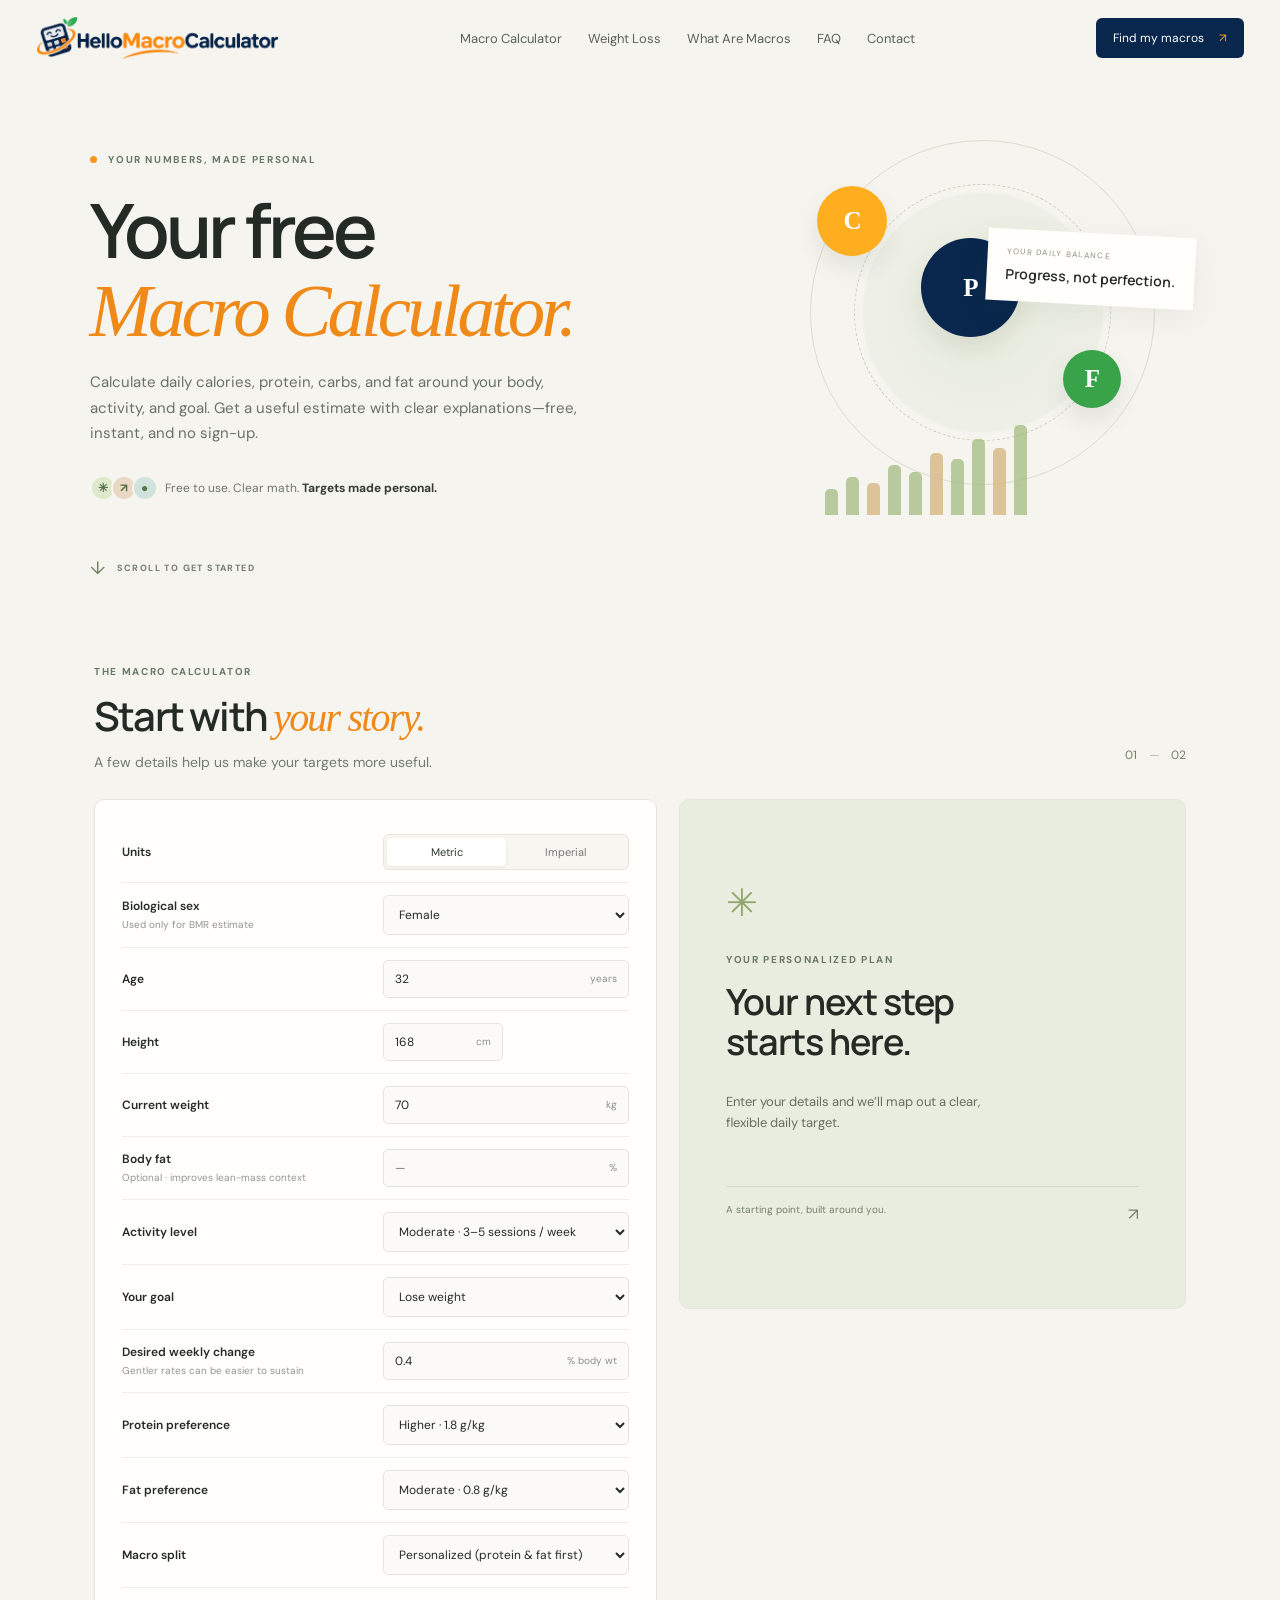
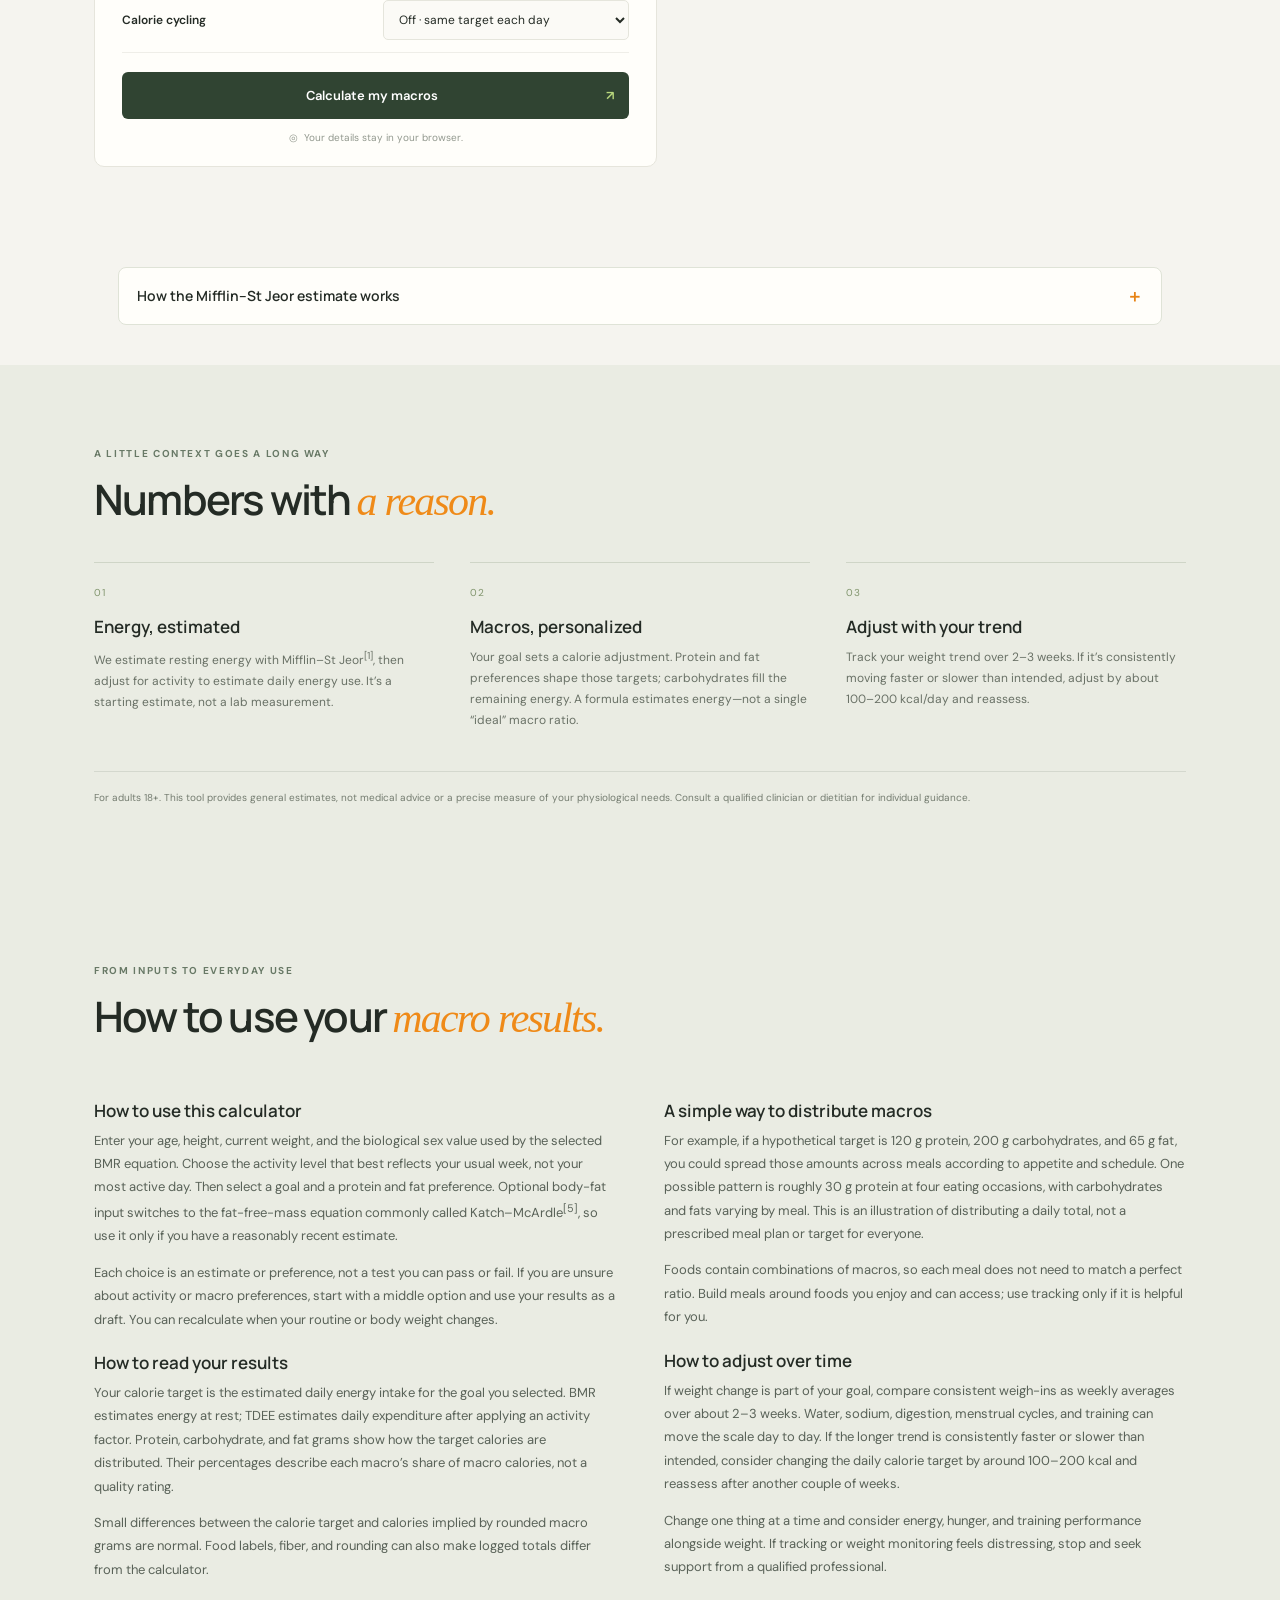
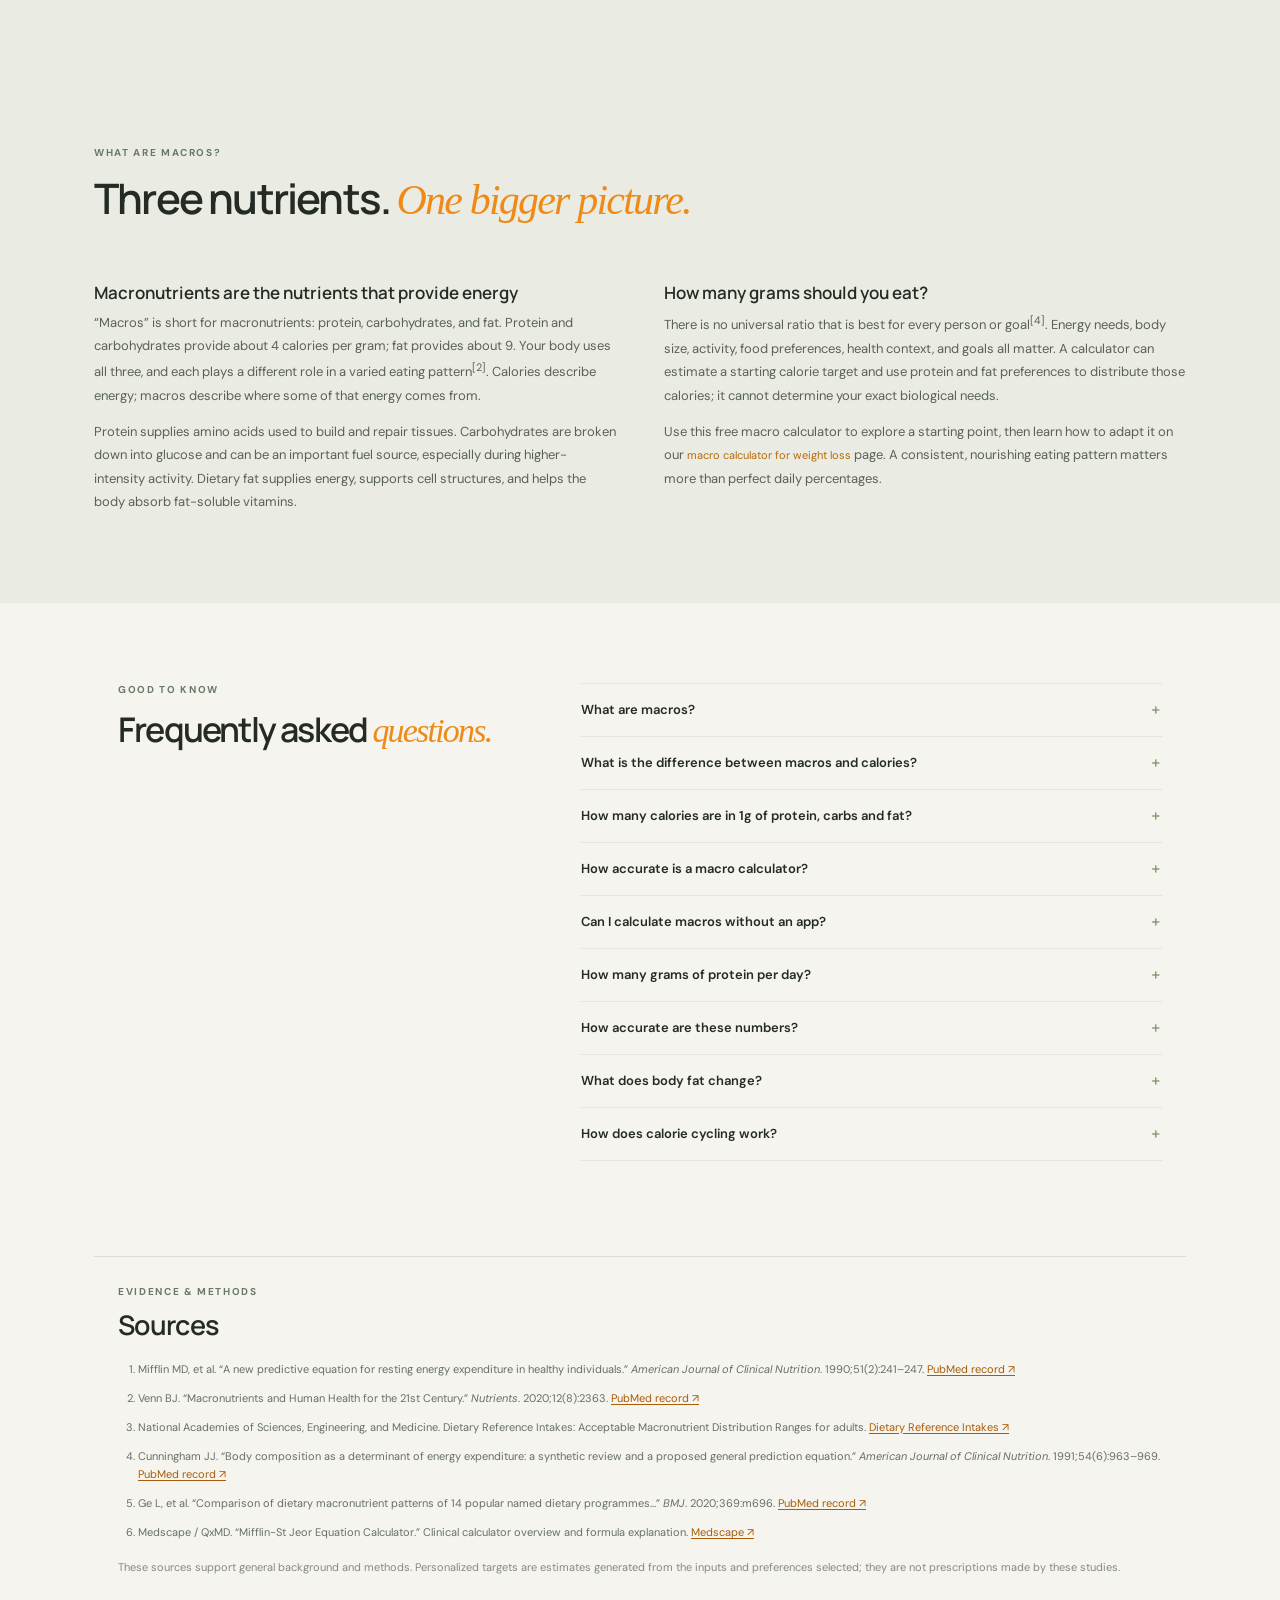
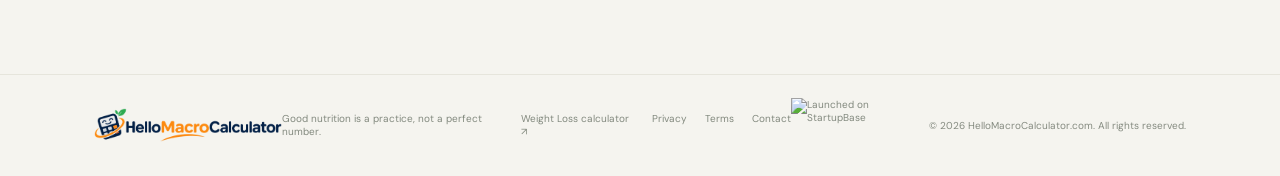
==== commit 143c3d5e: "changes 11.20" ====
--- a/index.html
+++ b/index.html
@@ -27,7 +27,7 @@
 <section class="method-note" id="mifflin-method"><details><summary>How the Mifflin–St Jeor estimate works <span>＋</span></summary><div class="method-content"><p><b>1. Estimate resting energy (RMR).</b> The calculator uses your age, height, weight, and selected sex value in the Mifflin–St Jeor equation<sup><a href="#ref-mifflin">[1]</a></sup>:</p><ul><li>Female equation: RMR = (10 × weight in kg) + (6.25 × height in cm) − (5 × age) − 161</li><li>Male equation: RMR = (10 × weight in kg) + (6.25 × height in cm) − (5 × age) + 5</li></ul><p>RMR is an estimate of energy used at rest; it is not your total daily calorie target.</p><p><b>2. Estimate daily expenditure (TDEE).</b> We multiply estimated RMR by the activity factor you select: sedentary 1.2; light 1.375; moderate 1.55; high 1.725; very high 1.9. These are practical estimation factors, not direct measurements of your activity.</p><p><b>3. Apply your goal.</b> The calculator adjusts estimated TDEE for your selected goal and pace, then distributes calories across protein, fat, and carbohydrates based on your chosen preferences. For more clinical background, see <a href="https://reference.medscape.com/calculator/846/mifflin-st-jeor-equation" target="_blank" rel="noopener noreferrer">Medscape’s Mifflin–St Jeor calculator explanation</a><sup><a href="#ref-medscape">[6]</a></sup>.</p><p>Predictive equations can differ from measured energy expenditure. Use the result as a starting estimate, not an exact measurement or medical prescription.</p></div></details></section><section class="how" id="how"><div class="eyebrow">A LITTLE CONTEXT GOES A LONG WAY</div><h2>Numbers with <em>a reason.</em></h2><div class="how-grid"><article><span>01</span><h3>Energy, estimated</h3><p>We estimate resting energy with Mifflin–St Jeor<sup><a href="#ref-mifflin">[1]</a></sup>, then adjust for activity to estimate daily energy use. It’s a starting estimate, not a lab measurement.</p></article><article><span>02</span><h3>Macros, personalized</h3><p>Your goal sets a calorie adjustment. Protein and fat preferences shape those targets; carbohydrates fill the remaining energy. A formula estimates energy—not a single “ideal” macro ratio.</p></article><article><span>03</span><h3>Adjust with your trend</h3><p>Track your weight trend over 2–3 weeks. If it’s consistently moving faster or slower than intended, adjust by about 100–200 kcal/day and reassess.</p></article></div><div class="disclaimer">For adults 18+. This tool provides general estimates, not medical advice or a precise measure of your physiological needs. Consult a qualified clinician or dietitian for individual guidance.</div></section>
 <section class="how article" id="using-your-results"><div class="eyebrow">FROM INPUTS TO EVERYDAY USE</div><h2>How to use your <em>macro results.</em></h2><div class="article-columns"><div><h3>How to use this calculator</h3><p>Enter your age, height, current weight, and the biological sex value used by the selected BMR equation. Choose the activity level that best reflects your usual week, not your most active day. Then select a goal and a protein and fat preference. Optional body-fat input switches to the fat-free-mass equation commonly called Katch–McArdle<sup><a href="#ref-cunningham">[5]</a></sup>, so use it only if you have a reasonably recent estimate.</p><p>Each choice is an estimate or preference, not a test you can pass or fail. If you are unsure about activity or macro preferences, start with a middle option and use your results as a draft. You can recalculate when your routine or body weight changes.</p><h3>How to read your results</h3><p>Your calorie target is the estimated daily energy intake for the goal you selected. BMR estimates energy at rest; TDEE estimates daily expenditure after applying an activity factor. Protein, carbohydrate, and fat grams show how the target calories are distributed. Their percentages describe each macro’s share of macro calories, not a quality rating.</p><p>Small differences between the calorie target and calories implied by rounded macro grams are normal. Food labels, fiber, and rounding can also make logged totals differ from the calculator.</p></div><div><h3>A simple way to distribute macros</h3><p>For example, if a hypothetical target is 120 g protein, 200 g carbohydrates, and 65 g fat, you could spread those amounts across meals according to appetite and schedule. One possible pattern is roughly 30 g protein at four eating occasions, with carbohydrates and fats varying by meal. This is an illustration of distributing a daily total, not a prescribed meal plan or target for everyone.</p><p>Foods contain combinations of macros, so each meal does not need to match a perfect ratio. Build meals around foods you enjoy and can access; use tracking only if it is helpful for you.</p><h3>How to adjust over time</h3><p>If weight change is part of your goal, compare consistent weigh-ins as weekly averages over about 2–3 weeks. Water, sodium, digestion, menstrual cycles, and training can move the scale day to day. If the longer trend is consistently faster or slower than intended, consider changing the daily calorie target by around 100–200 kcal and reassess after another couple of weeks.</p><p>Change one thing at a time and consider energy, hunger, and training performance alongside weight. If tracking or weight monitoring feels distressing, stop and seek support from a qualified professional.</p></div></div></section>
 <section class="how article" id="what-are-macros"><div class="eyebrow">WHAT ARE MACROS?</div><h2>Three nutrients. <em>One bigger picture.</em></h2><div class="article-columns"><div><h3>Macronutrients are the nutrients that provide energy</h3><p>“Macros” is short for macronutrients: protein, carbohydrates, and fat. Protein and carbohydrates provide about 4 calories per gram; fat provides about 9. Your body uses all three, and each plays a different role in a varied eating pattern<sup><a href="#ref-venn">[2]</a></sup>. Calories describe energy; macros describe where some of that energy comes from.</p><p>Protein supplies amino acids used to build and repair tissues. Carbohydrates are broken down into glucose and can be an important fuel source, especially during higher-intensity activity. Dietary fat supplies energy, supports cell structures, and helps the body absorb fat-soluble vitamins.</p></div><div><h3>How many grams should you eat?</h3><p>There is no universal ratio that is best for every person or goal<sup><a href="#ref-diets">[4]</a></sup>. Energy needs, body size, activity, food preferences, health context, and goals all matter. A calculator can estimate a starting calorie target and use protein and fat preferences to distribute those calories; it cannot determine your exact biological needs.</p><p>Use this free macro calculator to explore a starting point, then learn how to adapt it on our <a class="inline-link" href="weight-loss.html">macro calculator for weight loss</a> page. A consistent, nourishing eating pattern matters more than perfect daily percentages.</p></div></div></section><section class="faq" id="faq"><div><div class="eyebrow">GOOD TO KNOW</div><h2>Frequently asked <em>questions.</em></h2></div><div><details><summary>What are macros?<span>＋</span></summary><p>Macros are protein, carbohydrates, and fat—the macronutrients that provide energy and support different functions in the body. They complement, rather than replace, attention to overall food quality and health.</p></details><details><summary>What is the difference between macros and calories?<span>＋</span></summary><p>Calories measure energy. Macros describe the protein, carbohydrate, and fat that contribute that energy. Protein and carbs have about 4 kcal per gram; fat has about 9 kcal per gram.</p></details><details><summary>How many calories are in 1g of protein, carbs and fat?<span>＋</span></summary><p>Protein has about 4 kcal per gram, carbohydrates about 4 kcal per gram, and fat about 9 kcal per gram.</p></details><details><summary>How accurate is a macro calculator?<span>＋</span></summary><p>It provides estimates from equations and the information you enter. Real energy needs vary. Treat results as a starting point, compare trends over time, and adjust modestly as needed.</p></details><details><summary>Can I calculate macros without an app?<span>＋</span></summary><p>Yes. This calculator runs in your browser and shows your estimates without an account or tracking app. You can copy, print, or share the result.</p></details><details><summary>How many grams of protein per day?<span>＋</span></summary><p>Protein needs vary with body size, activity, goals, and health context. This tool lets you select a grams-per-kilogram preference to explore a general target; seek individualized guidance where appropriate.</p></details><details><summary>How accurate are these numbers?<span>＋</span></summary><p>They are estimates based on equations and the details you provide. Real energy needs vary; use your weight trend, hunger, energy, and performance to refine a starting target.</p></details><details><summary>What does body fat change?<span>＋</span></summary><p>Body fat is optional context. This version uses body weight for macro preferences; it does not claim that a body-fat estimate makes calorie targets exact.</p></details><details><summary>How does calorie cycling work?<span>＋</span></summary><p>It redistributes the weekly calorie budget across training and rest days. The weekly average remains your daily target.</p></details></section>
-<section class="sources" id="sources"><div class="eyebrow">EVIDENCE &amp; METHODS</div><h2>Sources</h2><ol><li id="ref-mifflin">Mifflin MD, et al. “A new predictive equation for resting energy expenditure in healthy individuals.” <em>American Journal of Clinical Nutrition</em>. 1990;51(2):241–247. <a href="https://pubmed.ncbi.nlm.nih.gov/2305711/" target="_blank" rel="noopener noreferrer">PubMed record ↗</a></li><li id="ref-venn">Venn BJ. “Macronutrients and Human Health for the 21st Century.” <em>Nutrients</em>. 2020;12(8):2363. <a href="https://pubmed.ncbi.nlm.nih.gov/32784664/" target="_blank" rel="noopener noreferrer">PubMed record ↗</a></li><li id="ref-amdr">National Academies of Sciences, Engineering, and Medicine. Dietary Reference Intakes: Acceptable Macronutrient Distribution Ranges for adults. <a href="https://nap.nationalacademies.org/catalog/10490/dietary-reference-intakes-for-energy-carbohydrate-fiber-fat-fatty-acids-cholesterol-protein-and-amino-acids" target="_blank" rel="noopener noreferrer">Dietary Reference Intakes ↗</a></li><li id="ref-cunningham">Cunningham JJ. “Body composition as a determinant of energy expenditure: a synthetic review and a proposed general prediction equation.” <em>American Journal of Clinical Nutrition</em>. 1991;54(6):963–969. <a href="https://pubmed.ncbi.nlm.nih.gov/1957828/" target="_blank" rel="noopener noreferrer">PubMed record ↗</a></li><li id="ref-diets">Ge L, et al. “Comparison of dietary macronutrient patterns of 14 popular named dietary programmes...” <em>BMJ</em>. 2020;369:m696. <a href="https://pubmed.ncbi.nlm.nih.gov/32238384/" target="_blank" rel="noopener noreferrer">PubMed record ↗</a><li id="ref-medscape">Medscape / QxMD. “Mifflin-St Jeor Equation Calculator.” Clinical calculator overview and formula explanation. <a href="https://reference.medscape.com/calculator/846/mifflin-st-jeor-equation" target="_blank" rel="noopener noreferrer">Medscape ↗</a></li></ol><p class="sources-note">These sources support general background and methods. Personalized targets are estimates generated from the inputs and preferences selected; they are not prescriptions made by these studies.</p></section></main><footer><a class="brand" href="index.html"><img class="brand-logo" src="HelloMacroCalculator-Logo.png" alt="HelloMacroCalculator" width="2033" height="368"></a><span>Good nutrition is a practice, not a perfect number.</span><div class="footer-links"><a href="weight-loss.html">Weight Loss calculator ↗</a><a href="Privacy.html">Privacy</a><a href="terms.html">Terms</a><a href="Contact.html">Contact</a></div><a class="saashunt-badge" href="https://saashunt.best/projects/macro-calculator?utm_source=badge" target="_blank" rel="noopener noreferrer"><img src="https://saashunt.best/images/badges/featured-on-light.svg" alt="Featured on SaasHunt" style="height:44px;width:auto"></a><span class="copyright">© 2026 HelloMacroCalculator.com. All rights reserved.</span></footer><script src="app.js"></script></body></html>
+<section class="sources" id="sources"><div class="eyebrow">EVIDENCE &amp; METHODS</div><h2>Sources</h2><ol><li id="ref-mifflin">Mifflin MD, et al. “A new predictive equation for resting energy expenditure in healthy individuals.” <em>American Journal of Clinical Nutrition</em>. 1990;51(2):241–247. <a href="https://pubmed.ncbi.nlm.nih.gov/2305711/" target="_blank" rel="noopener noreferrer">PubMed record ↗</a></li><li id="ref-venn">Venn BJ. “Macronutrients and Human Health for the 21st Century.” <em>Nutrients</em>. 2020;12(8):2363. <a href="https://pubmed.ncbi.nlm.nih.gov/32784664/" target="_blank" rel="noopener noreferrer">PubMed record ↗</a></li><li id="ref-amdr">National Academies of Sciences, Engineering, and Medicine. Dietary Reference Intakes: Acceptable Macronutrient Distribution Ranges for adults. <a href="https://nap.nationalacademies.org/catalog/10490/dietary-reference-intakes-for-energy-carbohydrate-fiber-fat-fatty-acids-cholesterol-protein-and-amino-acids" target="_blank" rel="noopener noreferrer">Dietary Reference Intakes ↗</a></li><li id="ref-cunningham">Cunningham JJ. “Body composition as a determinant of energy expenditure: a synthetic review and a proposed general prediction equation.” <em>American Journal of Clinical Nutrition</em>. 1991;54(6):963–969. <a href="https://pubmed.ncbi.nlm.nih.gov/1957828/" target="_blank" rel="noopener noreferrer">PubMed record ↗</a></li><li id="ref-diets">Ge L, et al. “Comparison of dietary macronutrient patterns of 14 popular named dietary programmes...” <em>BMJ</em>. 2020;369:m696. <a href="https://pubmed.ncbi.nlm.nih.gov/32238384/" target="_blank" rel="noopener noreferrer">PubMed record ↗</a><li id="ref-medscape">Medscape / QxMD. “Mifflin-St Jeor Equation Calculator.” Clinical calculator overview and formula explanation. <a href="https://reference.medscape.com/calculator/846/mifflin-st-jeor-equation" target="_blank" rel="noopener noreferrer">Medscape ↗</a></li></ol><p class="sources-note">These sources support general background and methods. Personalized targets are estimates generated from the inputs and preferences selected; they are not prescriptions made by these studies.</p></section></main><footer><a class="brand" href="index.html"><img class="brand-logo" src="HelloMacroCalculator-Logo.png" alt="HelloMacroCalculator" width="2033" height="368"></a><span>Good nutrition is a practice, not a perfect number.</span><div class="footer-links"><a href="weight-loss.html">Weight Loss calculator ↗</a><a href="Privacy.html">Privacy</a><a href="terms.html">Terms</a><a href="Contact.html">Contact</a></div><a class="startupbase-badge" href="https://startupbase.io/products/hellomacrocalculator?utm_source=startupbase&amp;utm_medium=badge&amp;utm_campaign=launch-badge-neutral" target="_blank" rel="noopener noreferrer"><img src="https://statics.startupbase.io/site/badges/launched-on-sb-neutral.svg" alt="Launched on StartupBase" height="55" style="height:55px;width:auto"></a><span class="copyright">© 2026 HelloMacroCalculator.com. All rights reserved.</span></footer><script src="app.js"></script></body></html>
 
 
 
@@ -36,3 +36,4 @@
 
 
 
+
--- a/style.css
+++ b/style.css
@@ -10,4 +10,5 @@
 .method-note{max-width:1092px;margin:0 auto 40px;padding:0 24px}.method-note details{border:1px solid #dfe3d7;background:#fffefa;border-radius:8px;padding:0 18px}.method-note summary{list-style:none;display:flex;justify-content:space-between;align-items:center;cursor:pointer;padding:16px 0;font:600 14px Manrope}.method-note summary::-webkit-details-marker{display:none}.method-note summary span{color:#e78314;font-size:17px}.method-content{border-top:1px solid #ecece5;padding:11px 0 15px;color:#60695e;font-size:12px;line-height:1.75}.method-content p{margin:8px 0}.method-content ul{padding-left:22px;margin:8px 0}.method-content sup{margin-left:2px}.method-content a{color:#a85c08;text-decoration:underline;text-underline-offset:2px}
 .copyright{font-size:10px;color:#858b80;white-space:nowrap}@media(max-width:600px){.copyright{width:100%;order:5;white-space:normal}}
 .contact-page{min-height:55vh}.contact-card{margin:28px 0;padding:22px 24px;background:#fffefa;border:1px solid #e6e5dc;border-radius:8px;display:flex;flex-direction:column;gap:10px;max-width:500px}.contact-card span{font-size:10px;letter-spacing:1.4px;color:#78856b;font-weight:700}.contact-card a{font:600 18px Manrope;color:#a85c08;text-decoration:none}.contact-card a:hover{text-decoration:underline}.contact-note{font-size:12px!important;color:#7b8378!important;max-width:620px}
-.saashunt-badge{display:inline-flex;align-items:center}.saashunt-badge img{display:block}
+.startupbase-badge{display:inline-flex;align-items:center}.startupbase-badge img{display:block}
+
